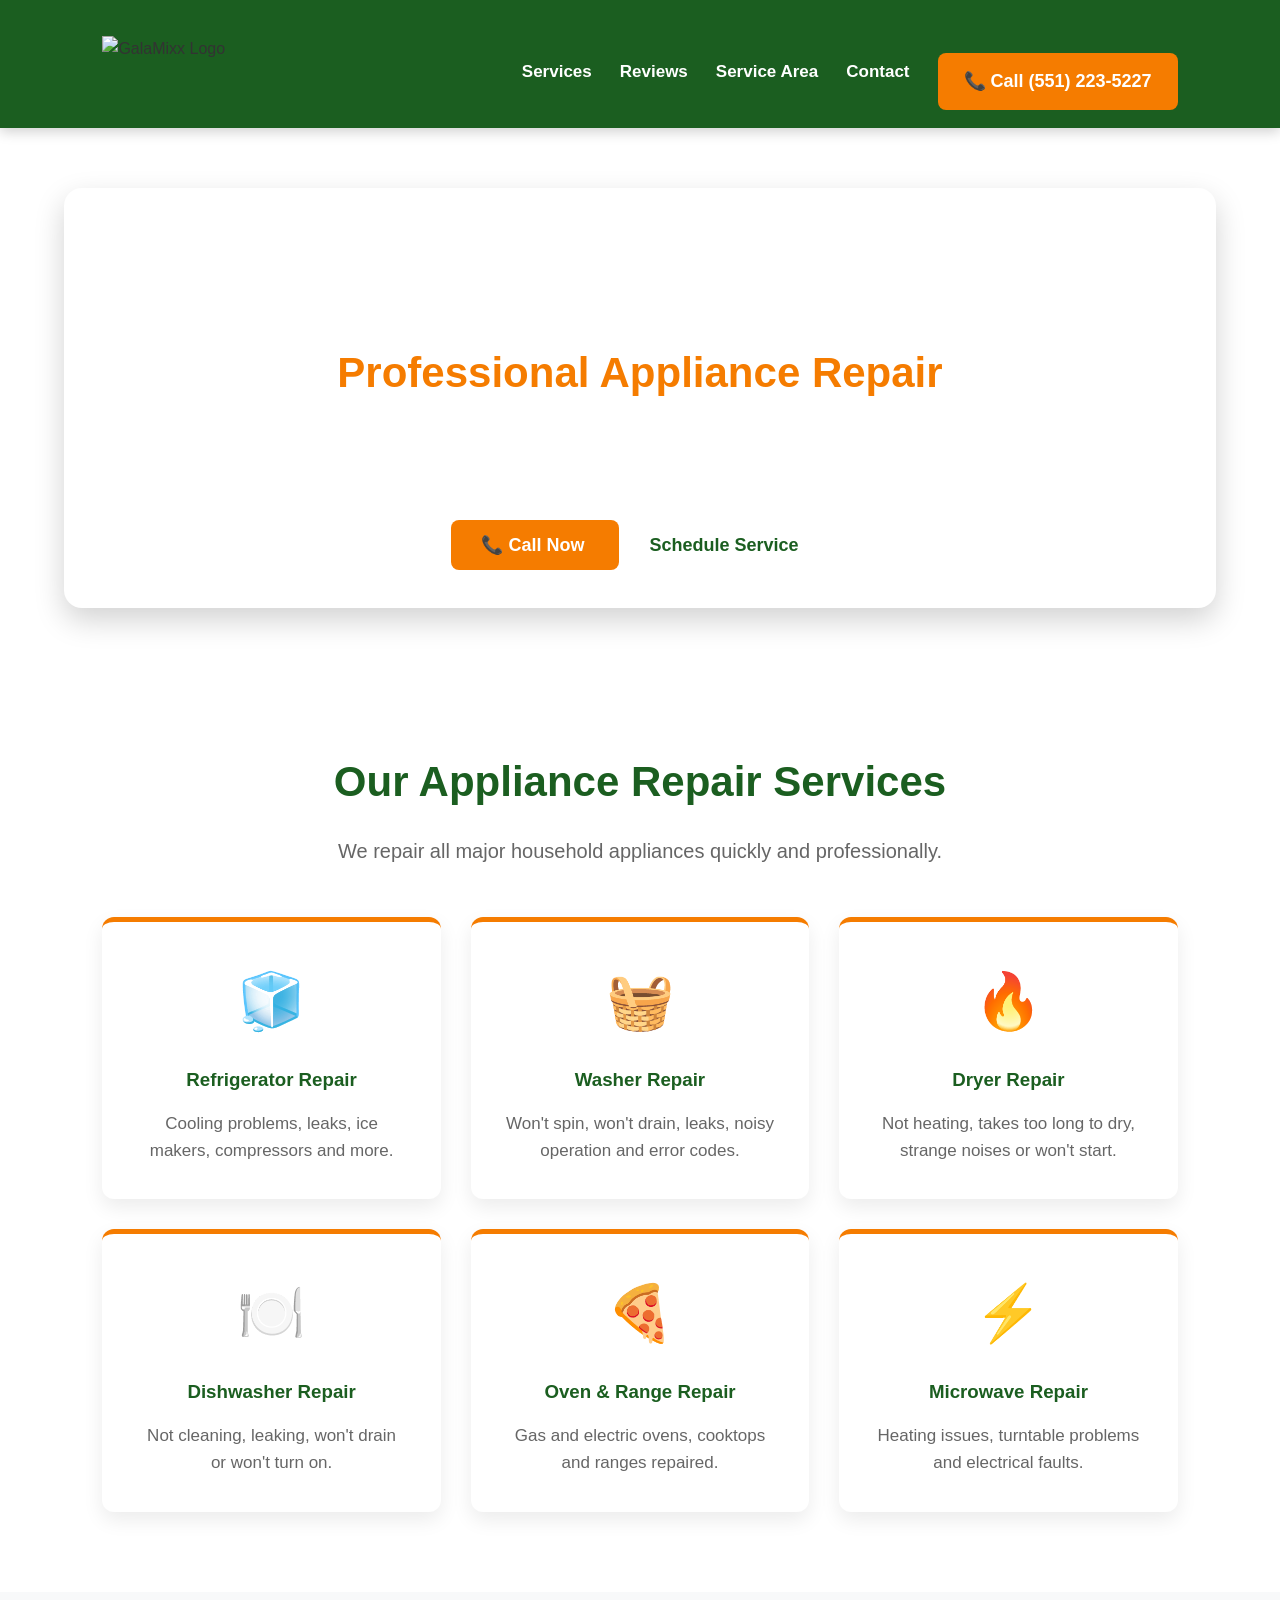
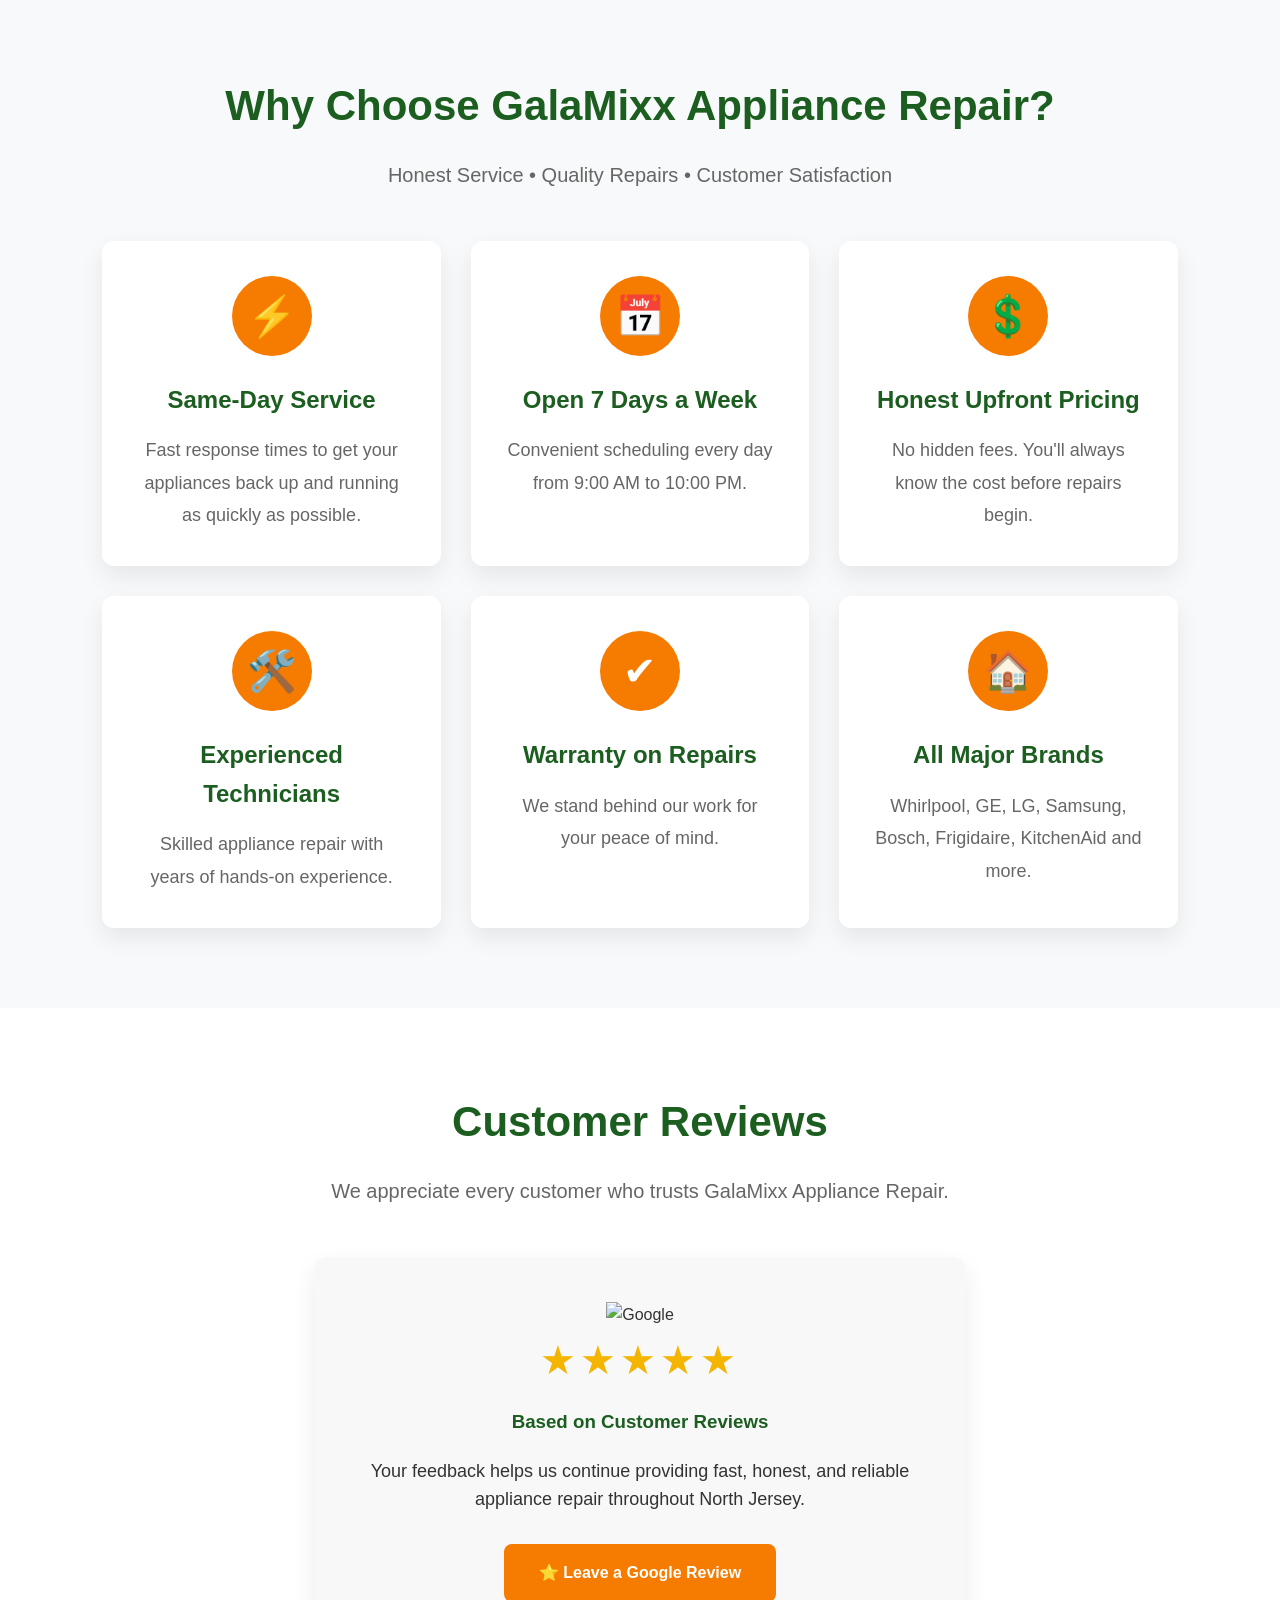
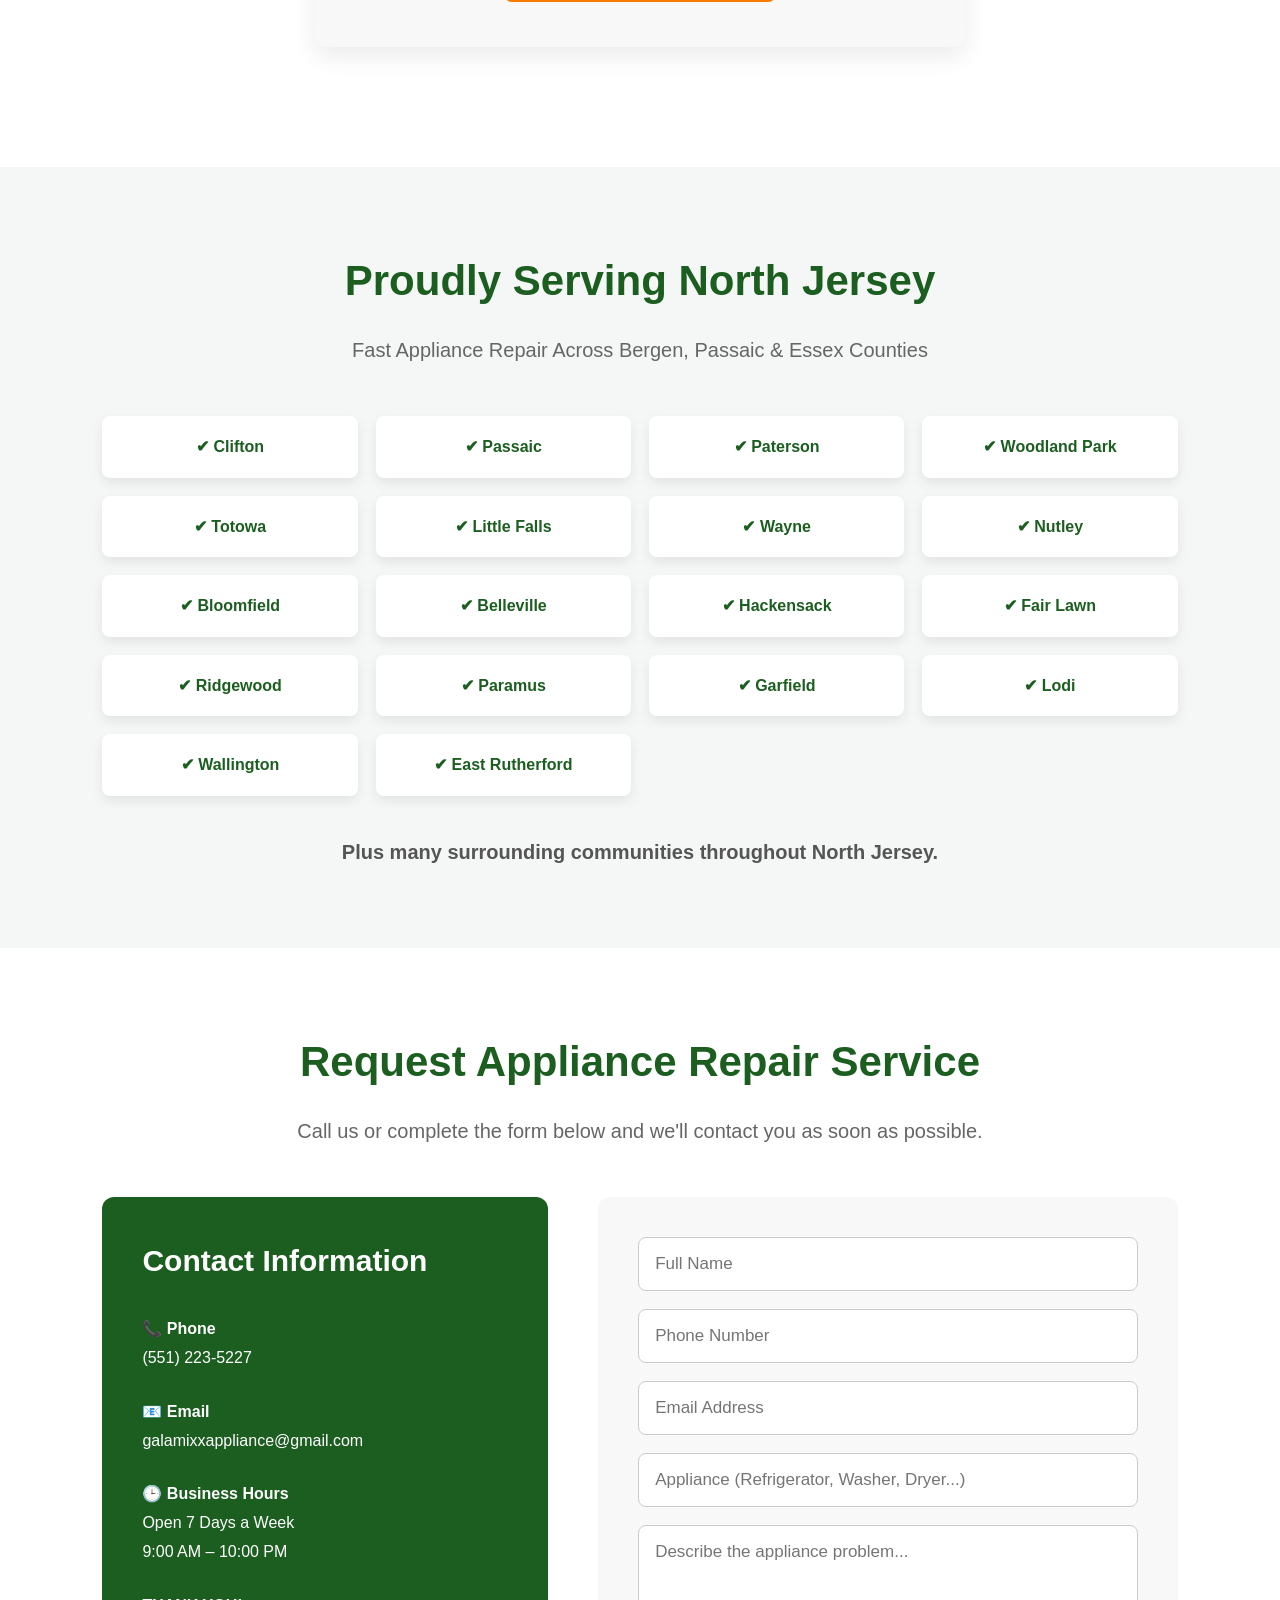
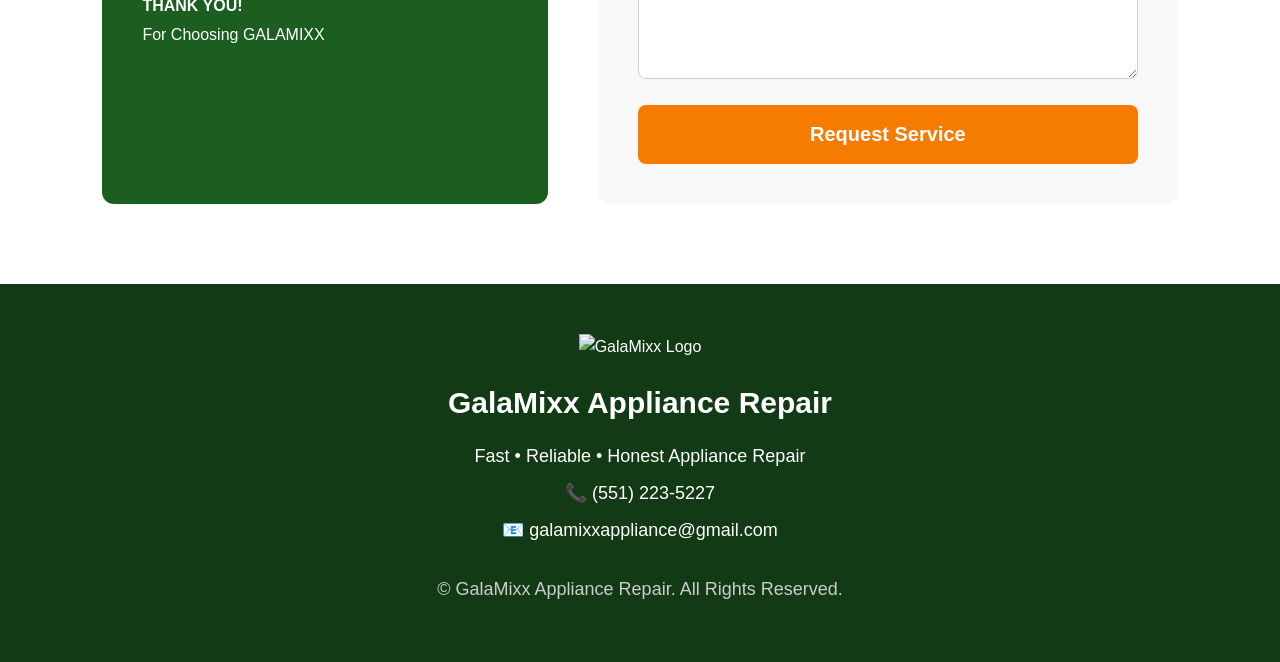
==== index.html @ dcede633 "Update index.html adding missing } in .logo" ====
<!DOCTYPE html>
<html lang="en">

<head>

<link rel="stylesheet" href="css/style.css">

<meta charset="UTF-8">
<meta name="viewport" content="width=device-width, initial-scale=1.0">

<title>GalaMixx Appliance Repair </title>

<meta name="description"
content="Fast, reliable appliance repair for refrigerators, washers, dryers, dishwashers, ovens, and more. Proudly serving Bergen, Passaic, and Essex Counties. Open 7 days a week. Call GalaMixx Appliance Repair at (551) 223-5227.">

<link rel="icon" type="image/png" href="images/logo.png">
<meta name="robots" content="index, follow">
<meta name="author" content="GalaMixx Appliance Repair">

<meta name="author" content="GalaMixx Appliance Repair">


<script type="application/ld+json">
{
  "@context": "https://schema.org",
  "@type": "LocalBusiness",
  "name": "GalaMixx Appliance Repair",
  "telephone": "(551) 223-5227",
  "email": "galamixxappliance@gmail.com",
  "description": "Fast, reliable appliance repair for refrigerators, washers, dryers, dishwashers, ovens, and more.",
  "areaServed": [
    "Bergen County, NJ",
    "Passaic County, NJ",
    "Essex County, NJ"
  ],
  "openingHours": "Mo-Su 09:00-22:00"
}
</script>

</head>
</head>

<style>

*{
    margin:0;
    padding:0;
    box-sizing:border-box;
    font-family:Arial, Helvetica, sans-serif;
}

html{
    scroll-behavior:smooth;
}

body{
    background:#f7f7f7;
    color:#333;
    line-height:1.6;
}

img{
    max-width:100%;
}
/* HERO */

.hero{

    background:white;

    padding:60px 0;

}

.hero-banner{

    width:90%;

    max-width:1200px;

    height:420px;

    margin:auto;

    border-radius:18px;

    overflow:hidden;

    background:

    linear-gradient(rgba(0,0,0,.55),
    rgba(0,0,0,.55)),

   url("images/hero.jpg")

    background-size:cover;

    background-position:center;

    display:flex;

    justify-content:center;

    align-items:center;

    box-shadow:0 12px 30px rgba(0,0,0,.18);

}

.hero-content{

    text-align:center;

    color:white;

    padding:20px;

}

.hero h1{

    font-size:58px;

    margin-bottom:10px;

}

.hero h2{

    font-size:42px;

    color:#F57C00;

    margin-bottom:20px;

}

.hero p{

    font-size:22px;

    margin-bottom:35px;

}
/* ===========================
WHY CHOOSE US
=========================== */

.why{

    background:#f8f9fa;

}

.why-grid{

    display:grid;

    grid-template-columns:repeat(auto-fit,minmax(280px,1fr));

    gap:30px;

    margin-top:50px;

}

.why-card{

    background:white;

    padding:35px;

    border-radius:12px;

    text-align:center;

    transition:.3s;

    box-shadow:0 10px 25px rgba(0,0,0,.08);

}

.why-card:hover{

    transform:translateY(-10px);

    box-shadow:0 18px 35px rgba(0,0,0,.15);

}

.why-icon{

    width:80px;

    height:80px;

    margin:auto;

    border-radius:50%;

    background:#F57C00;

    color:white;

    display:flex;

    justify-content:center;

    align-items:center;

    font-size:40px;

    margin-bottom:25px;

}

.why-card h3{

    color:#1B5E20;

    margin-bottom:15px;

    font-size:24px;

}

.why-card p{

    color:#666;

    line-height:1.8;

}
/* ===========================
CONTACT
=========================== */

.contact{

    background:white;

}

.contact-container{

    display:grid;

    grid-template-columns:1fr 1.3fr;

    gap:50px;

    margin-top:50px;

}

.contact-info{

    background:#1B5E20;

    color:white;

    padding:40px;

    border-radius:12px;

}

.contact-info h3{

    margin-bottom:30px;

    font-size:30px;

}

.info-box{

    margin-bottom:25px;

    line-height:1.8;

}

.info-box a{

    color:white;

    text-decoration:none;

}

.contact-form{

    background:#f8f8f8;

    padding:40px;

    border-radius:12px;

}

.contact-form input,
.contact-form textarea{

    width:100%;

    padding:16px;

    margin-bottom:18px;

    border:1px solid #ccc;

    border-radius:8px;

    font-size:17px;

}

.contact-form button{

    width:100%;

    background:#F57C00;

    color:white;

    border:none;

    padding:18px;

    border-radius:8px;

    font-size:20px;

    font-weight:bold;

    cursor:pointer;

    transition:.3s;

}

.contact-form button:hover{

    background:#1B5E20;

}

/* ===========================
FOOTER
=========================== */

footer{

    background:#123b15;

    color:white;

    text-align:center;

    padding:50px 20px;

}

footer img{

    width:90px;

    margin-bottom:20px;

}

footer h3{

    font-size:30px;

    margin-bottom:15px;

}

footer p{

    margin:8px 0;

}

.copyright{

    margin-top:30px;

    color:#ccc;

}


/* ===========================
SERVICES
=========================== */

.services{

    background:white;

}

.subtitle{

    text-align:center;

    color:#666;

    margin-bottom:50px;

    font-size:20px;

}

.service-grid{

    display:grid;

    grid-template-columns:repeat(auto-fit,minmax(280px,1fr));

    gap:30px;

}

.service-card{

    background:#fff;

    padding:35px;

    border-radius:12px;

    text-align:center;

    box-shadow:0 8px 20px rgba(0,0,0,.08);

    transition:.3s;

    border-top:5px solid #F57C00;

}

.service-card:hover{

    transform:translateY(-10px);

    box-shadow:0 15px 30px rgba(0,0,0,.15);

}

.icon{

    font-size:55px;

    margin-bottom:20px;

}

.service-card h3{

    color:#1B5E20;

    margin-bottom:15px;

}

.service-card p{

    color:#666;

    font-size:17px;

}

/* ===========================
HEADER
=========================== */

header{

    position:sticky;
    top:0;

    background:#1B5E20;

    display:flex;
    justify-content:space-between;
    align-items:center;

    padding:18px 8%;

    box-shadow:0 4px 12px rgba(0,0,0,.18);

    z-index:9999;

}

    .logo{
    display:flex;
    flex-direction:row;
    align-items:center;
    gap:15px;
}

   .logo img{
    height:55px;
    width:auto;
}



.logo h1{
    color:white;
    font-size:10px;
}


.logo span{

    color:#F57C00;

}

/* ===========================
NAVIGATION
=========================== */

nav{

    display:flex;
    align-items:center;
    gap:28px;

}

nav a{

    color:white;
    text-decoration:none;
    font-size:17px;
    font-weight:bold;
    transition:.3s;

}

nav a:hover{

    color:#FFB74D;

}

/* ===========================
HEADER CALL BUTTON
=========================== */

.call-header{

    background:#F57C00;

    color:white;

    text-decoration:none;

    padding:14px 26px;

    border-radius:8px;

    font-size:18px;

    font-weight:bold;

    transition:.3s;

    margin-left:25px;

}

.call-header:hover{

    background:#E65100;

}

/* ===========================
COMMON SECTION STYLE
=========================== */

section{

    padding:80px 8%;

}

h2{

    color:#1B5E20;

    font-size:42px;

    margin-bottom:20px;

    text-align:center;

}

p{

    font-size:18px;

}
/* ===========================
REVIEWS
=========================== */

.reviews{

    background:white;

    text-align:center;

}

.review-box{

    max-width:650px;

    margin:40px auto;

    background:#f8f8f8;

    padding:45px;

    border-radius:12px;

    box-shadow:0 10px 25px rgba(0,0,0,.08);

}

.stars{

    color:#F4B400;

    font-size:40px;

    letter-spacing:4px;

    margin-bottom:15px;

}

.review-box h3{

    color:#1B5E20;

    margin-bottom:20px;

}

.review-button{

    display:inline-block;

    margin-top:30px;

    background:#F57C00;

    color:white;

    text-decoration:none;

    padding:16px 35px;

    border-radius:8px;

    font-weight:bold;

    transition:.3s;

}

.review-button:hover{

    background:#1B5E20;

}

/* ===========================
SERVICE AREA
=========================== */

.areas{

    background:#f4f7f5;

    text-align:center;

}

.city-grid{

    margin-top:45px;

    display:grid;

    grid-template-columns:repeat(auto-fit,minmax(220px,1fr));

    gap:18px;

}

.city-grid div{

    background:white;

    padding:18px;

    border-radius:8px;

    font-weight:bold;

    color:#1B5E20;

    box-shadow:0 5px 12px rgba(0,0,0,.08);

    transition:.3s;

}

.city-grid div:hover{

    background:#F57C00;

    color:white;

    transform:translateY(-5px);

}

.zip-note{

    margin-top:40px;

    font-size:20px;

    color:#555;

    font-weight:bold;

}




/* ===========================
MOBILE header nav css
=========================== */

@media(max-width:900px){

header{

    flex-direction:column;

}

.logo{

    flex-direction:column;

}
}
nav{

    flex-wrap:wrap;

    justify-content:center;

    margin-top:15px;

}

.call-header{

    margin-top:20px;

    margin-left:0;

}

.logo h1{

    font-size:30px;

}
  }

.hero-buttons{
    display:flex;
    justify-content:center;
    gap:20px;
}

.hero-call,
.hero-service{
    padding:15px 30px;
    border-radius:8px;
    text-decoration:none;
    font-weight:bold;
    font-size:18px;
}

.hero-call{
    background:#F57C00;
    color:white;
}

.hero-service{
    background:white;
    color:#1B5E20;
}
/* ===========================
MOBILE
=========================== */

@media(max-width:900px){

.contact-container{

    grid-template-columns:1fr;

}
.hero-phone{
    margin-top:25px;
    font-size:22px;
    font-weight:bold;
    color:white;
}
/* Phone hero adjustments for cell */
}
@media(max-width:600px){

    .hero-banner{
        height:500px;
        width:95%;
    }

    .hero h1{
        font-size:34px;
    }

    .hero h2{
        font-size:25px;
    }

    .hero p{
        font-size:17px;
    }

    .hero-buttons{
        flex-direction:column;
    }

}
</style>

</head>

<body>

<header>

<div class="logo">

    <img src="images/logo.png" alt="GalaMixx Logo">

    

</div>

<nav>

<a href="#services">Services</a>

<a href="#reviews">Reviews</a>

<a href="#areas">Service Area</a>

<a href="#contact">Contact</a>

<a href="tel:5512235227" class="call-header">
📞 Call (551) 223-5227
</a>

</nav>

</header>
<!-- ===========================
HERO SECTION
=========================== -->

<!-- HERO -->

<section class="hero">

    <div class="hero-banner">

        <div class="hero-content">

            <h1>Same-Day Service Available</h1>

            <h2>Professional Appliance Repair</h2>

            <p>
                Expert appliance repair for 
                refrigerators, washers, dryers, dishwashers, ovens, and more<br>
                Open 7 Days • 9:00 AM – 10:00 PM
            </p>

            <div class="hero-buttons">

                <a href="tel:5512235227" class="hero-call">
                    📞 Call Now
                </a>

                <a href="#contact" class="hero-service">
                    Schedule Service
                </a>

            </div>

        </div>

    </div>

</section>
  

    </div>
<!-- ===========================
SERVICES
=========================== -->

<section id="services" class="services">

    <h2>Our Appliance Repair Services</h2>

    <p class="subtitle">
        We repair all major household appliances quickly and professionally.
    </p>

    <div class="service-grid">

        <div class="service-card">
            <div class="icon">🧊</div>
            <h3>Refrigerator Repair</h3>
            <p>Cooling problems, leaks, ice makers, compressors and more.</p>
        </div>

        <div class="service-card">
            <div class="icon">🧺</div>
            <h3>Washer Repair</h3>
            <p>Won't spin, won't drain, leaks, noisy operation and error codes.</p>
        </div>

        <div class="service-card">
            <div class="icon">🔥</div>
            <h3>Dryer Repair</h3>
            <p>Not heating, takes too long to dry, strange noises or won't start.</p>
        </div>

        <div class="service-card">
            <div class="icon">🍽️</div>
            <h3>Dishwasher Repair</h3>
            <p>Not cleaning, leaking, won't drain or won't turn on.</p>
        </div>

        <div class="service-card">
            <div class="icon">🍕</div>
            <h3>Oven & Range Repair</h3>
            <p>Gas and electric ovens, cooktops and ranges repaired.</p>
        </div>

        <div class="service-card">
            <div class="icon">⚡</div>
            <h3>Microwave Repair</h3>
            <p>Heating issues, turntable problems and electrical faults.</p>
        </div>

    </div>

</section>
<!-- ===========================
WHY CHOOSE GALAMIXX
=========================== -->

<section id="why" class="why">

    <h2>Why Choose GalaMixx Appliance Repair?</h2>

    <p class="subtitle">
        Honest Service • Quality Repairs • Customer Satisfaction
    </p>

    <div class="why-grid">

        <div class="why-card">
            <div class="why-icon">⚡</div>
            <h3>Same-Day Service</h3>
            <p>
                Fast response times to get your appliances back up and running as quickly as possible.
            </p>
        </div>

        <div class="why-card">
            <div class="why-icon">📅</div>
            <h3>Open 7 Days a Week</h3>
            <p>
                Convenient scheduling every day from 9:00 AM to 10:00 PM.
            </p>
        </div>

        <div class="why-card">
            <div class="why-icon">💲</div>
            <h3>Honest Upfront Pricing</h3>
            <p>
                No hidden fees. You'll always know the cost before repairs begin.
            </p>
        </div>

        <div class="why-card">
            <div class="why-icon">🛠️</div>
            <h3>Experienced Technicians</h3>
            <p>
                Skilled appliance repair with years of hands-on experience.
            </p>
        </div>

        <div class="why-card">
            <div class="why-icon">✔</div>
            <h3>Warranty on Repairs</h3>
            <p>
                We stand behind our work for your peace of mind.
            </p>
        </div>

        <div class="why-card">
            <div class="why-icon">🏠</div>
            <h3>All Major Brands</h3>
            <p>
                Whirlpool, GE, LG, Samsung, Bosch, Frigidaire, KitchenAid and more.
            </p>
        </div>

    </div>

</section>
<!-- ===========================
GOOGLE REVIEWS
=========================== -->

<section id="reviews" class="reviews">

    <h2>Customer Reviews</h2>

    <p class="subtitle">
        We appreciate every customer who trusts GalaMixx Appliance Repair.
    </p>

    <div class="review-box">
        
<img src="https://upload.wikimedia.org/wikipedia/commons/c/c1/Google_%22G%22_logo.svg"
             alt="Google"
             class="google-icon">
        <div class="stars">★★★★★</div>

        <h3>Based on Customer Reviews</h3>

        <p>
            Your feedback helps us continue providing fast, honest, and reliable appliance repair throughout North Jersey.
        </p>

        <a href="//g.page/r/CZWVw-iExxM8EAE/review"
           target="_blank"
           class="review-button">
            ⭐ Leave a Google Review
        </a>
      </div>

</section>

<!-- ===========================
SERVICE AREA
=========================== -->

<section id="areas" class="areas">

    <h2>Proudly Serving North Jersey</h2>

    <p class="subtitle">
        Fast Appliance Repair Across Bergen, Passaic & Essex Counties
    </p>

    <div class="city-grid">

        <div>✔ Clifton</div>
        <div>✔ Passaic</div>
        <div>✔ Paterson</div>
        <div>✔ Woodland Park</div>
        <div>✔ Totowa</div>
        <div>✔ Little Falls</div>
        <div>✔ Wayne</div>
        <div>✔ Nutley</div>
        <div>✔ Bloomfield</div>
        <div>✔ Belleville</div>
        <div>✔ Hackensack</div>
        <div>✔ Fair Lawn</div>
        <div>✔ Ridgewood</div>
        <div>✔ Paramus</div>
        <div>✔ Garfield</div>
        <div>✔ Lodi</div>
        <div>✔ Wallington</div>
        <div>✔ East Rutherford</div>

    </div>

    <p class="zip-note">

        Plus many surrounding communities throughout North Jersey.

    </p>

</section>
<!-- ===========================
CONTACT
=========================== -->

<section id="contact" class="contact">

    <h2>Request Appliance Repair Service</h2>

    <p class="subtitle">
        Call us or complete the form below and we'll contact you as soon as possible.
    </p>

    <div class="contact-container">

        <!-- Business Information -->

        <div class="contact-info">

            <h3>Contact Information</h3>

            <div class="info-box">
                📞 <strong>Phone</strong><br>
                <a href="tel:5512235227">(551) 223-5227</a>
            </div>

            <div class="info-box">
                📧 <strong>Email</strong><br>
                <a href="mailto:galamixxappliance@gmail.com">
                    galamixxappliance@gmail.com
                </a>
            </div>

            <div class="info-box">
                🕒 <strong>Business Hours</strong><br>
                Open 7 Days a Week<br>
                9:00 AM – 10:00 PM
            </div>

            <div class="info-box">
                 <strong>THANK YOU!  </strong><br>
                For Choosing GALAMIXX
            </div>

        </div>

        <!-- Contact Form -->

        <div class="contact-form">

            <form action="https://api.web3forms.com/submit" method="POST">

                <input type="hidden"
                       name="access_key"
                       value="054752c6-4615-493e-83da-a03f07611d5e">

                <input
                    type="text"
                    name="Name"
                    placeholder="Full Name"
                    required>

                <input
                    type="tel"
                    name="Phone"
                    placeholder="Phone Number"
                    required>

                <input
                    type="email"
                    name="Email"
                    placeholder="Email Address"
                    required>

                <input
                    type="text"
                    name="Appliance"
                    placeholder="Appliance (Refrigerator, Washer, Dryer...)"
                    required>

                <textarea
                    name="Issue"
                    rows="6"
                    placeholder="Describe the appliance problem..."
                    required></textarea>

                <button type="submit">
                    Request Service
                </button>

            </form>

        </div>

    </div>

</section>

<!-- ===========================
FOOTER
=========================== -->

<footer>

    <img src="images/logo.png" alt="GalaMixx Logo">

    <h3>GalaMixx Appliance Repair</h3>

    <p>
        Fast • Reliable • Honest Appliance Repair
    </p>

    <p>
        📞 (551) 223-5227
    </p>

    <p>
        📧 galamixxappliance@gmail.com
    </p>

    <p class="copyright">

        ©  GalaMixx Appliance Repair.
        All Rights Reserved.

    </p>

</footer>

</body>
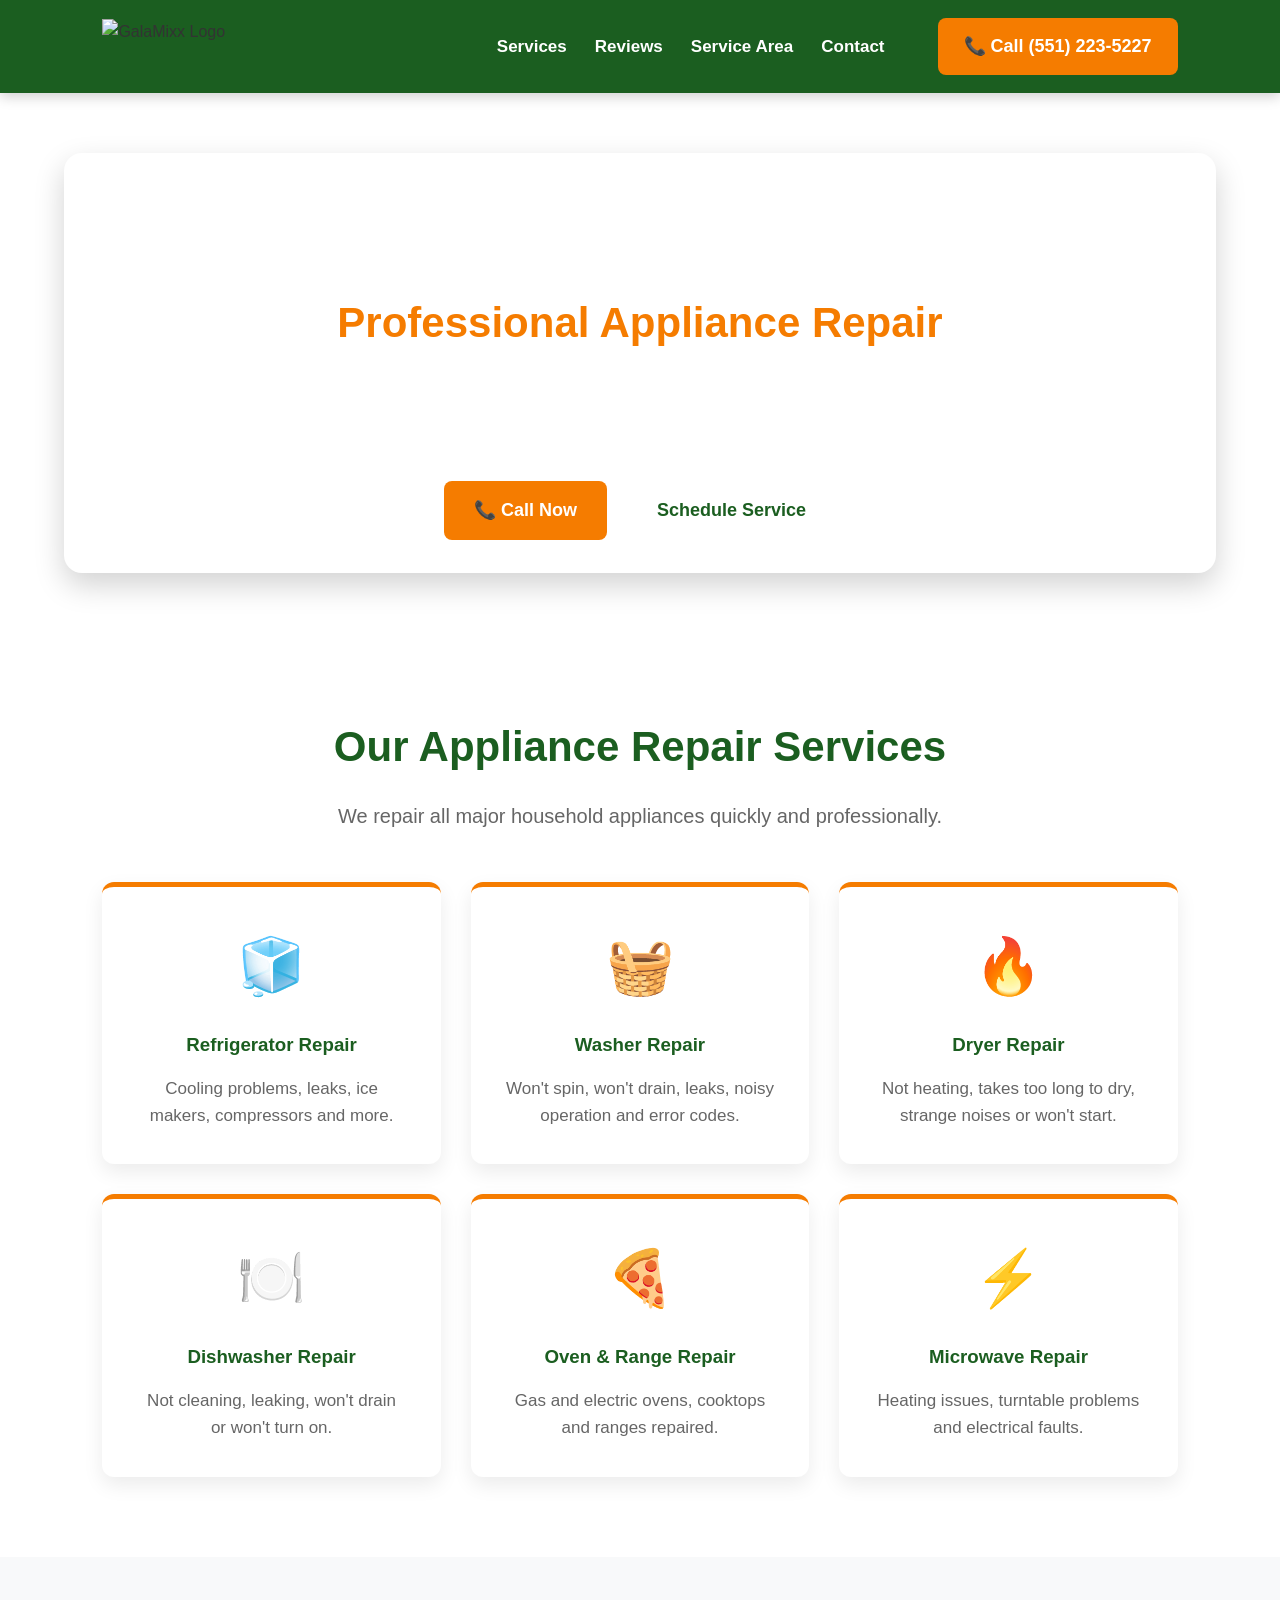
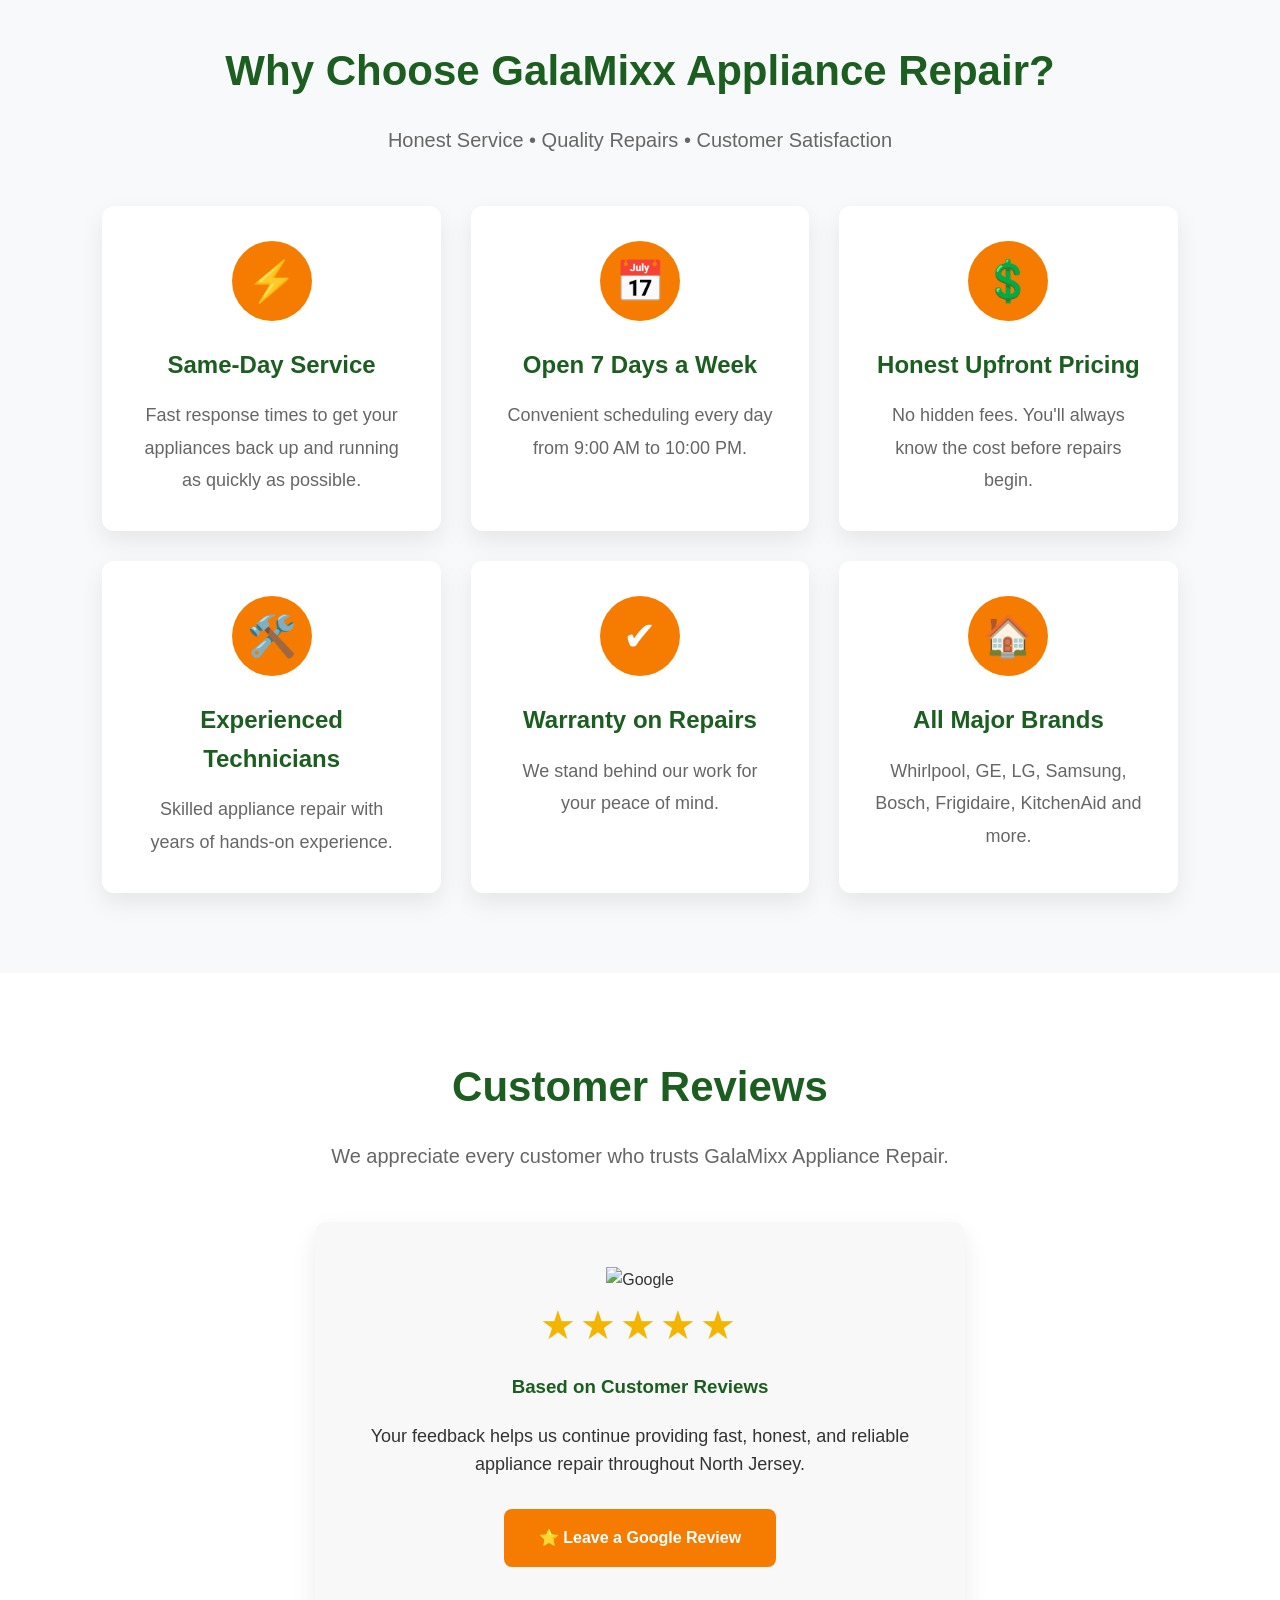
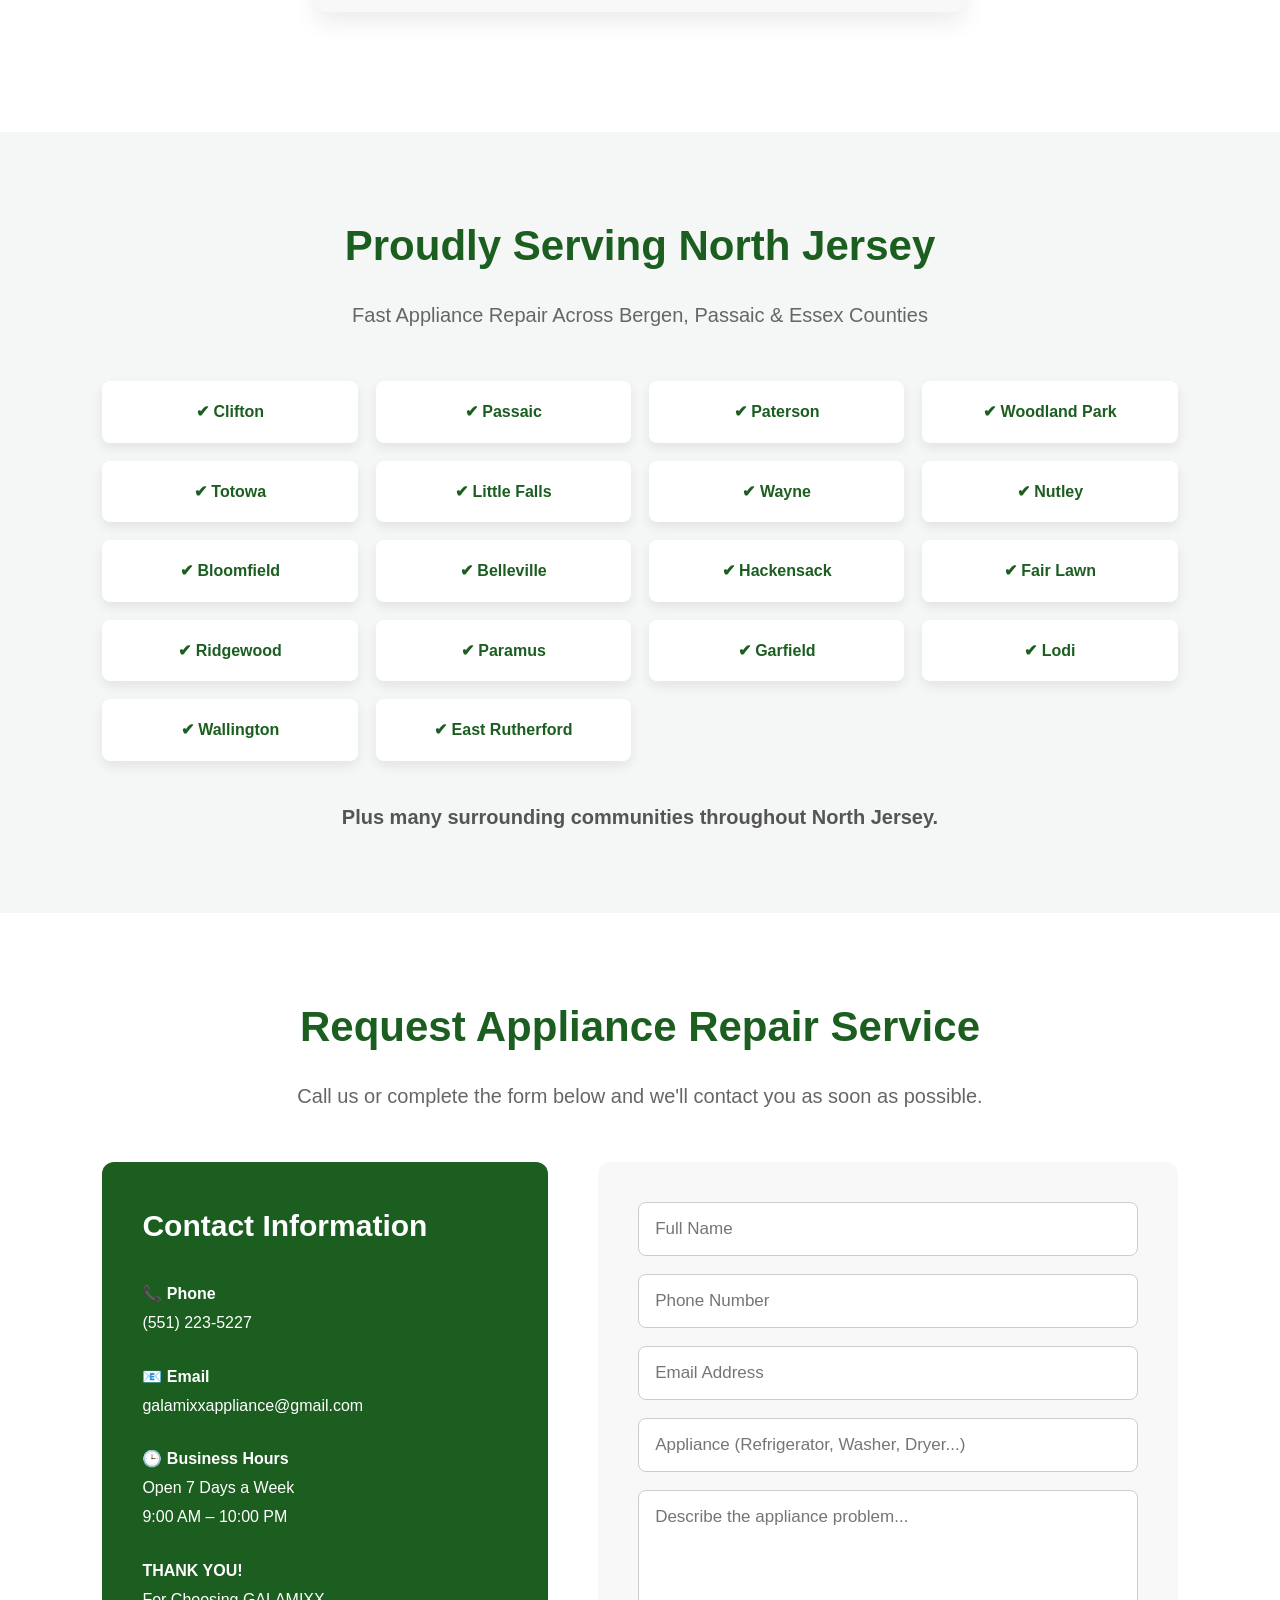
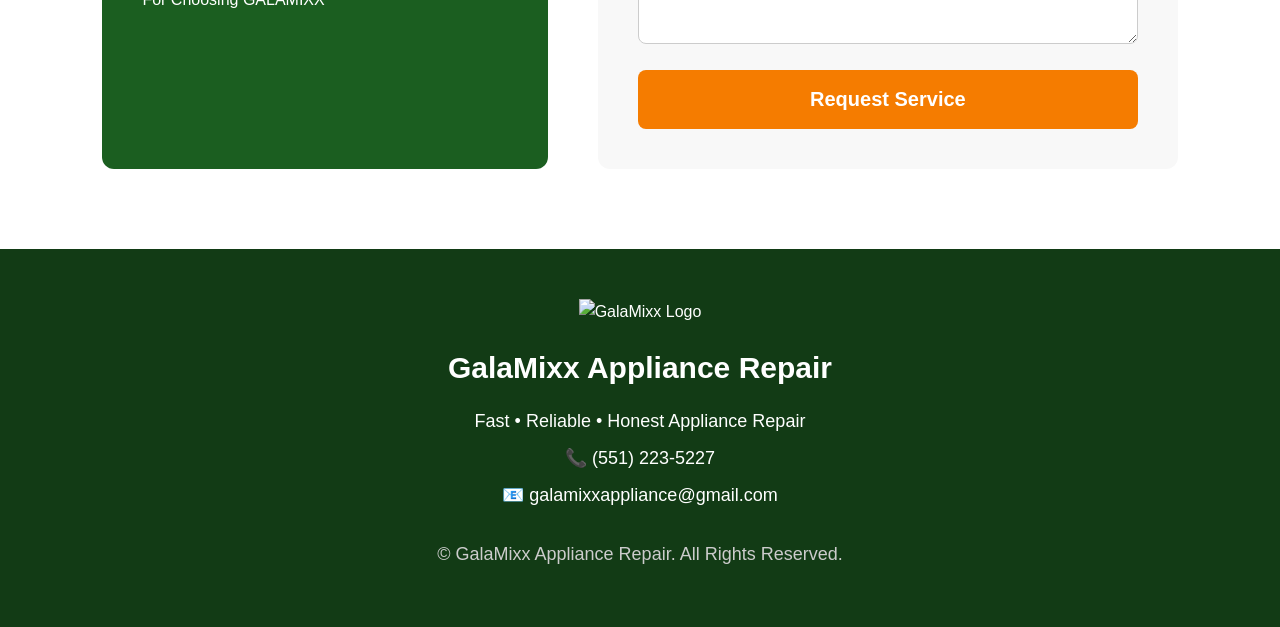
==== commit c513bd6c: "Update index.html fixing mobile logo" ====
--- a/index.html
+++ b/index.html
@@ -758,44 +758,36 @@
 MOBILE header nav css
 =========================== */
 
+/* MOBILE HEADER */
 @media(max-width:900px){
 
-header{
-
-    flex-direction:column;
-
-}
-
-.logo{
-
-    flex-direction:column;
-
-}
-}
-nav{
-
-    flex-wrap:wrap;
-
-    justify-content:center;
-
-    margin-top:15px;
-
-}
-
-.call-header{
-
-    margin-top:20px;
-
-    margin-left:0;
-
-}
-
-.logo h1{
-
-    font-size:30px;
-
-}
-  }
+    header{
+        flex-direction:column;
+    }
+
+    .logo{
+        flex-direction:column;
+    }
+
+    nav{
+        flex-wrap:wrap;
+        justify-content:center;
+        margin-top:15px;
+    }
+
+    .call-header{
+        margin-top:20px;
+        margin-left:0;
+    }
+
+    .logo h1{
+        font-size:30px;
+    }
+
+}
+
+
+/* HERO BUTTONS */
 
 .hero-buttons{
     display:flex;
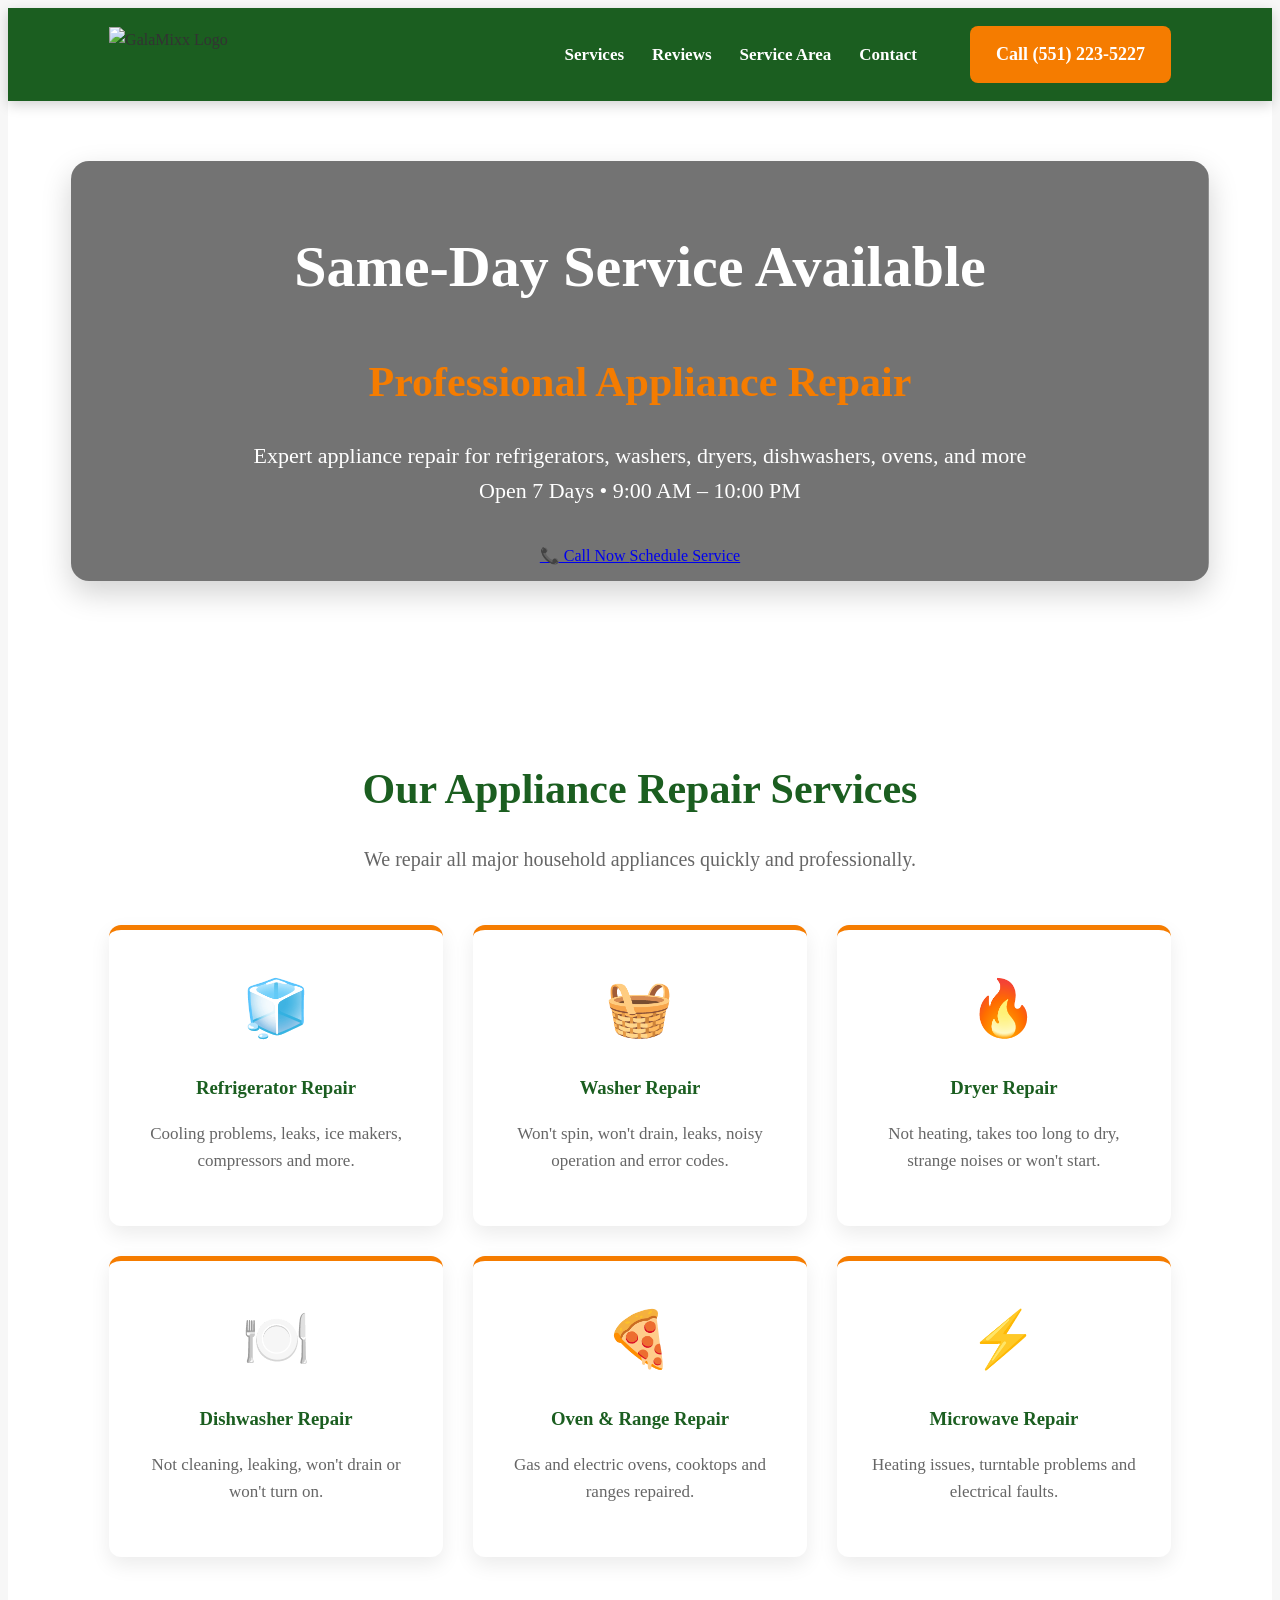
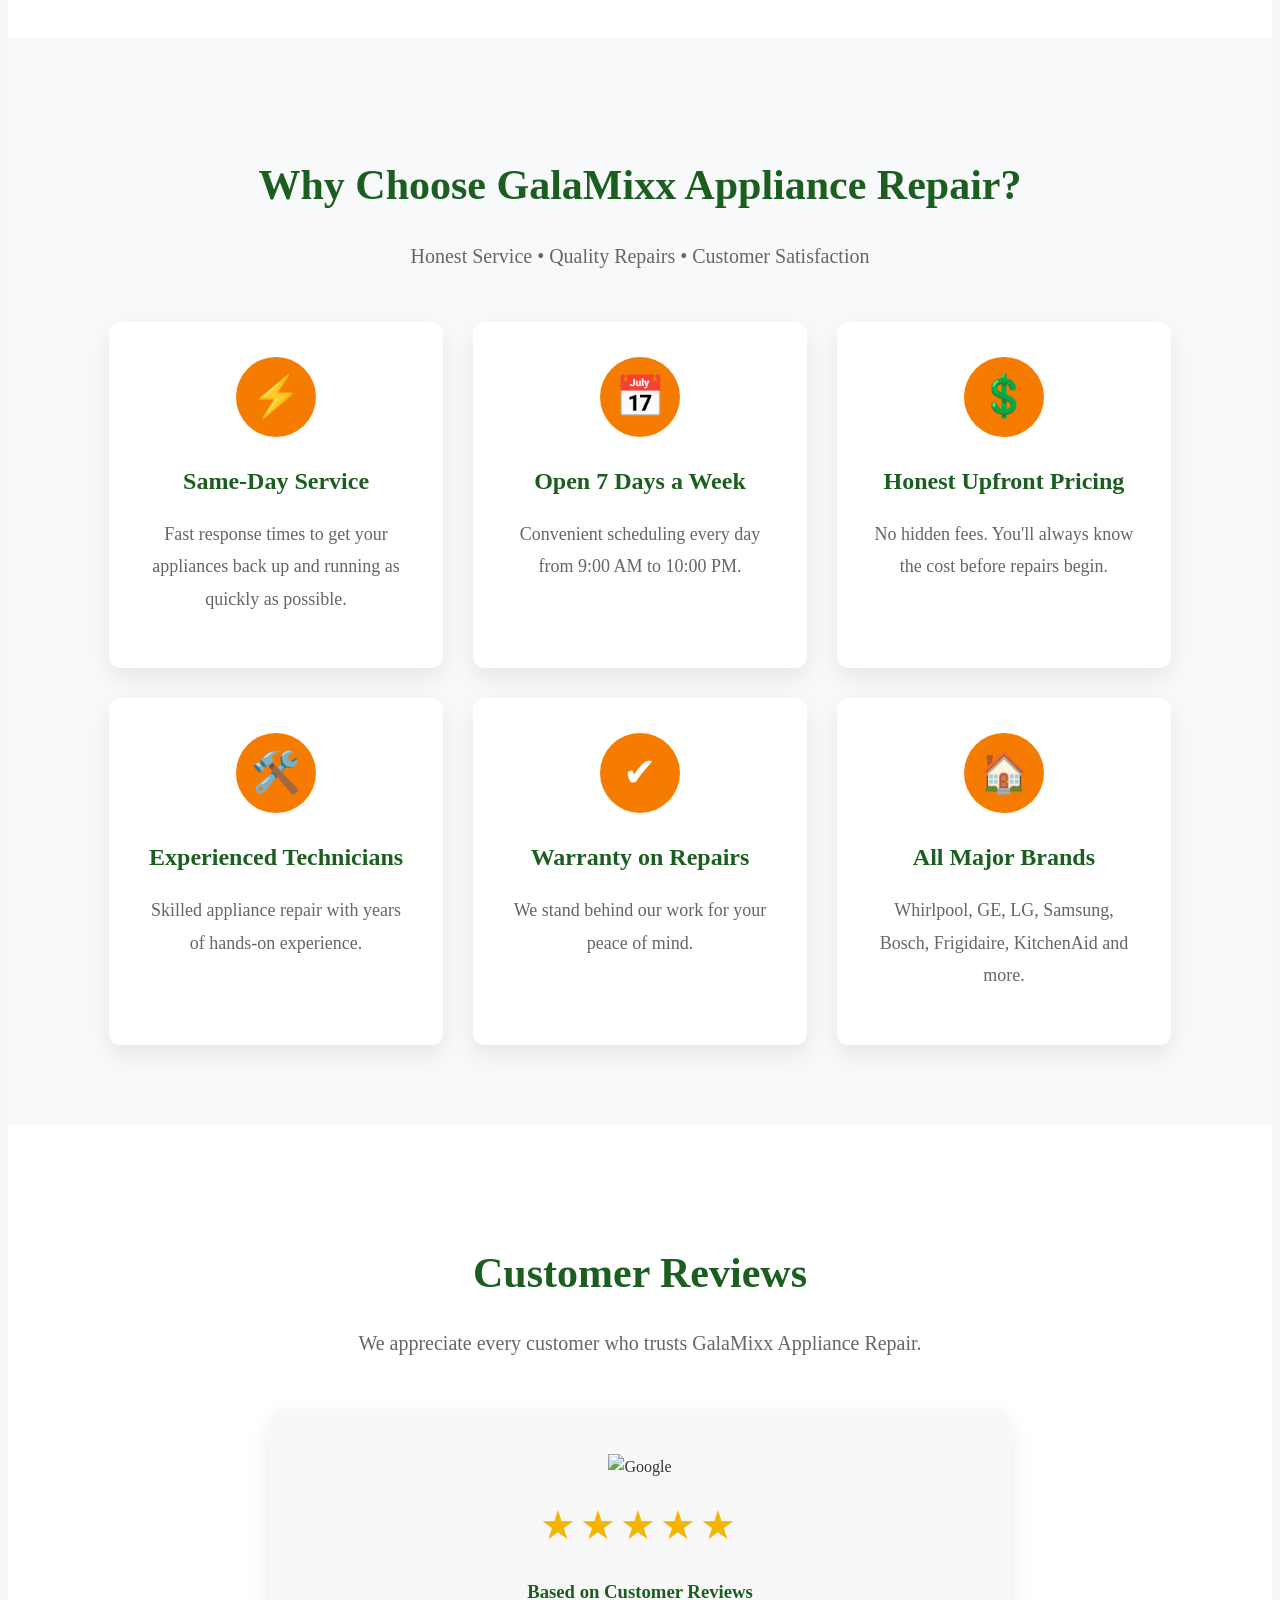
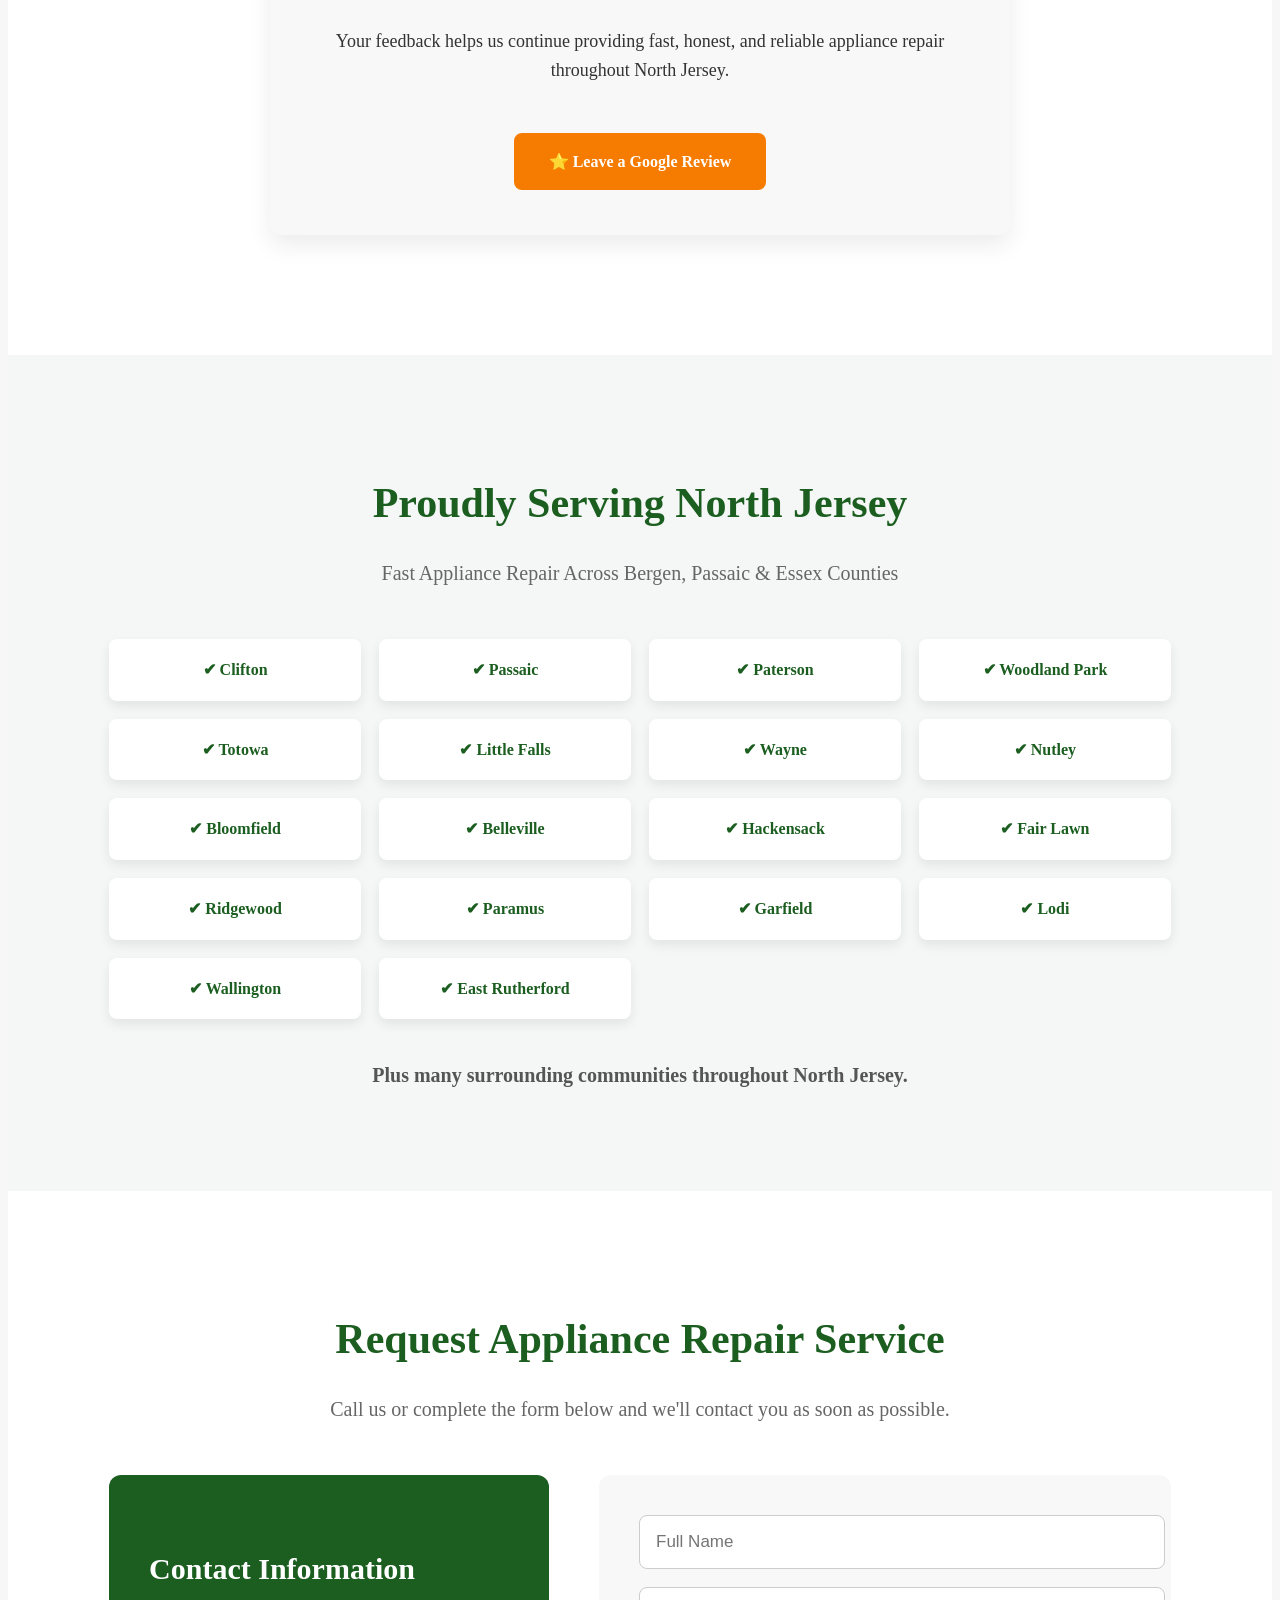
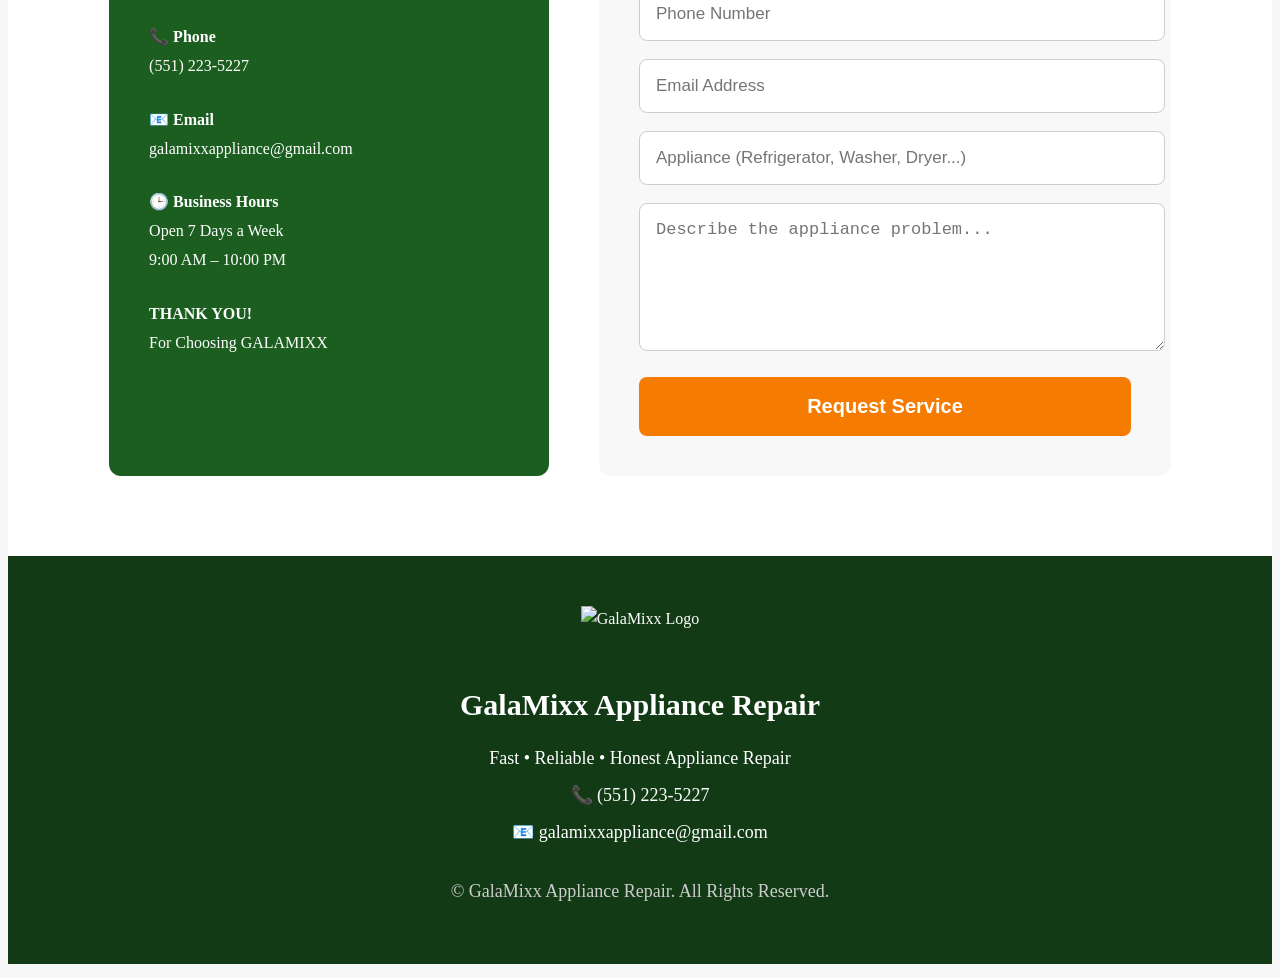
==== commit 0ca61a07: "Update index.html fix" ====
--- a/index.html
+++ b/index.html
@@ -16,9 +16,6 @@
 <link rel="icon" type="image/png" href="images/logo.png">
 <meta name="robots" content="index, follow">
 <meta name="author" content="GalaMixx Appliance Repair">
-
-<meta name="author" content="GalaMixx Appliance Repair">
-
 
 <script type="application/ld+json">
 {
@@ -34,14 +31,12 @@
     "Essex County, NJ"
   ],
   "openingHours": "Mo-Su 09:00-22:00"
+  "image":"https://yourwebsite.com/images/logo.png"
 }
 </script>
 
+<style>
 </head>
-</head>
-
-<style>
-
 *{
     margin:0;
     padding:0;
@@ -62,6 +57,11 @@
 img{
     max-width:100%;
 }
+  .google-icon{
+    width:60px;
+    height:auto;
+    margin-bottom:15px;
+}
 /* HERO */
 
 .hero{
@@ -86,15 +86,12 @@
 
     overflow:hidden;
 
-    background:
-
-    linear-gradient(rgba(0,0,0,.55),
-    rgba(0,0,0,.55)),
-
-   url("images/hero.jpg")
-
-    background-size:cover;
-
+   background:
+linear-gradient(rgba(0,0,0,.55),
+rgba(0,0,0,.55)),
+url("images/hero.jpg");
+
+background-size:cover;
     background-position:center;
 
     display:flex;
@@ -510,14 +507,6 @@
     width:auto;
 }
 
-
-
-.logo h1{
-    color:white;
-    font-size:10px;
-}
-
-
 .logo span{
 
     color:#F57C00;
@@ -763,29 +752,56 @@
 
     header{
         flex-direction:column;
+        align-items:center;
+        justify-content:center;
+        height:auto;
+        min-height:0;
+        overflow:visible;
     }
 
     .logo{
-        flex-direction:column;
+        display:flex;
+        justify-content:center;
+        align-items:center;
+        width:100%;
+        height:auto;
     }
 
+    .logo img{
+        display:block;
+        height:70px;
+        width:auto;
+        max-width:100%;
+        object-fit:contain;
+    }
+
     nav{
+        display:flex;
         flex-wrap:wrap;
         justify-content:center;
+        align-items:center;
+        width:100%;
         margin-top:15px;
     }
 
+}
+
+    @media(max-width:600px){
+
+nav a{
+ font-size:14px;
+}
+
+@media(max-width:600px){
+
     .call-header{
-        margin-top:20px;
+        width:100%;
+        text-align:center;
+        margin-top:10px;
         margin-left:0;
     }
 
-    .logo h1{
-        font-size:30px;
-    }
-
-}
-
+}
 
 /* HERO BUTTONS */
 
@@ -856,7 +872,7 @@
     }
 
 }
-</style>
+ </style>
 
 </head>
 
@@ -866,10 +882,7 @@
 
 <div class="logo">
 
-    <img src="images/logo.png" alt="GalaMixx Logo">
-
-    
-
+   <img src="images/logo.png" alt="GalaMixx Logo">
 </div>
 
 <nav>
@@ -882,8 +895,8 @@
 
 <a href="#contact">Contact</a>
 
-<a href="tel:5512235227" class="call-header">
-📞 Call (551) 223-5227
+<a href="tel:+15512235227" class="call-header">
+ Call (551) 223-5227
 </a>
 
 </nav>
@@ -929,8 +942,6 @@
 
 </section>
   
-
-    </div>
 <!-- ===========================
 SERVICES
 =========================== -->
@@ -1074,7 +1085,7 @@
             Your feedback helps us continue providing fast, honest, and reliable appliance repair throughout North Jersey.
         </p>
 
-        <a href="//g.page/r/CZWVw-iExxM8EAE/review"
+        <a href="https://g.page/r/CZWVw-iExxM8EAE/review"
            target="_blank"
            class="review-button">
             ⭐ Leave a Google Review
@@ -1254,3 +1265,4 @@
 </footer>
 
 </body>
+  </html>
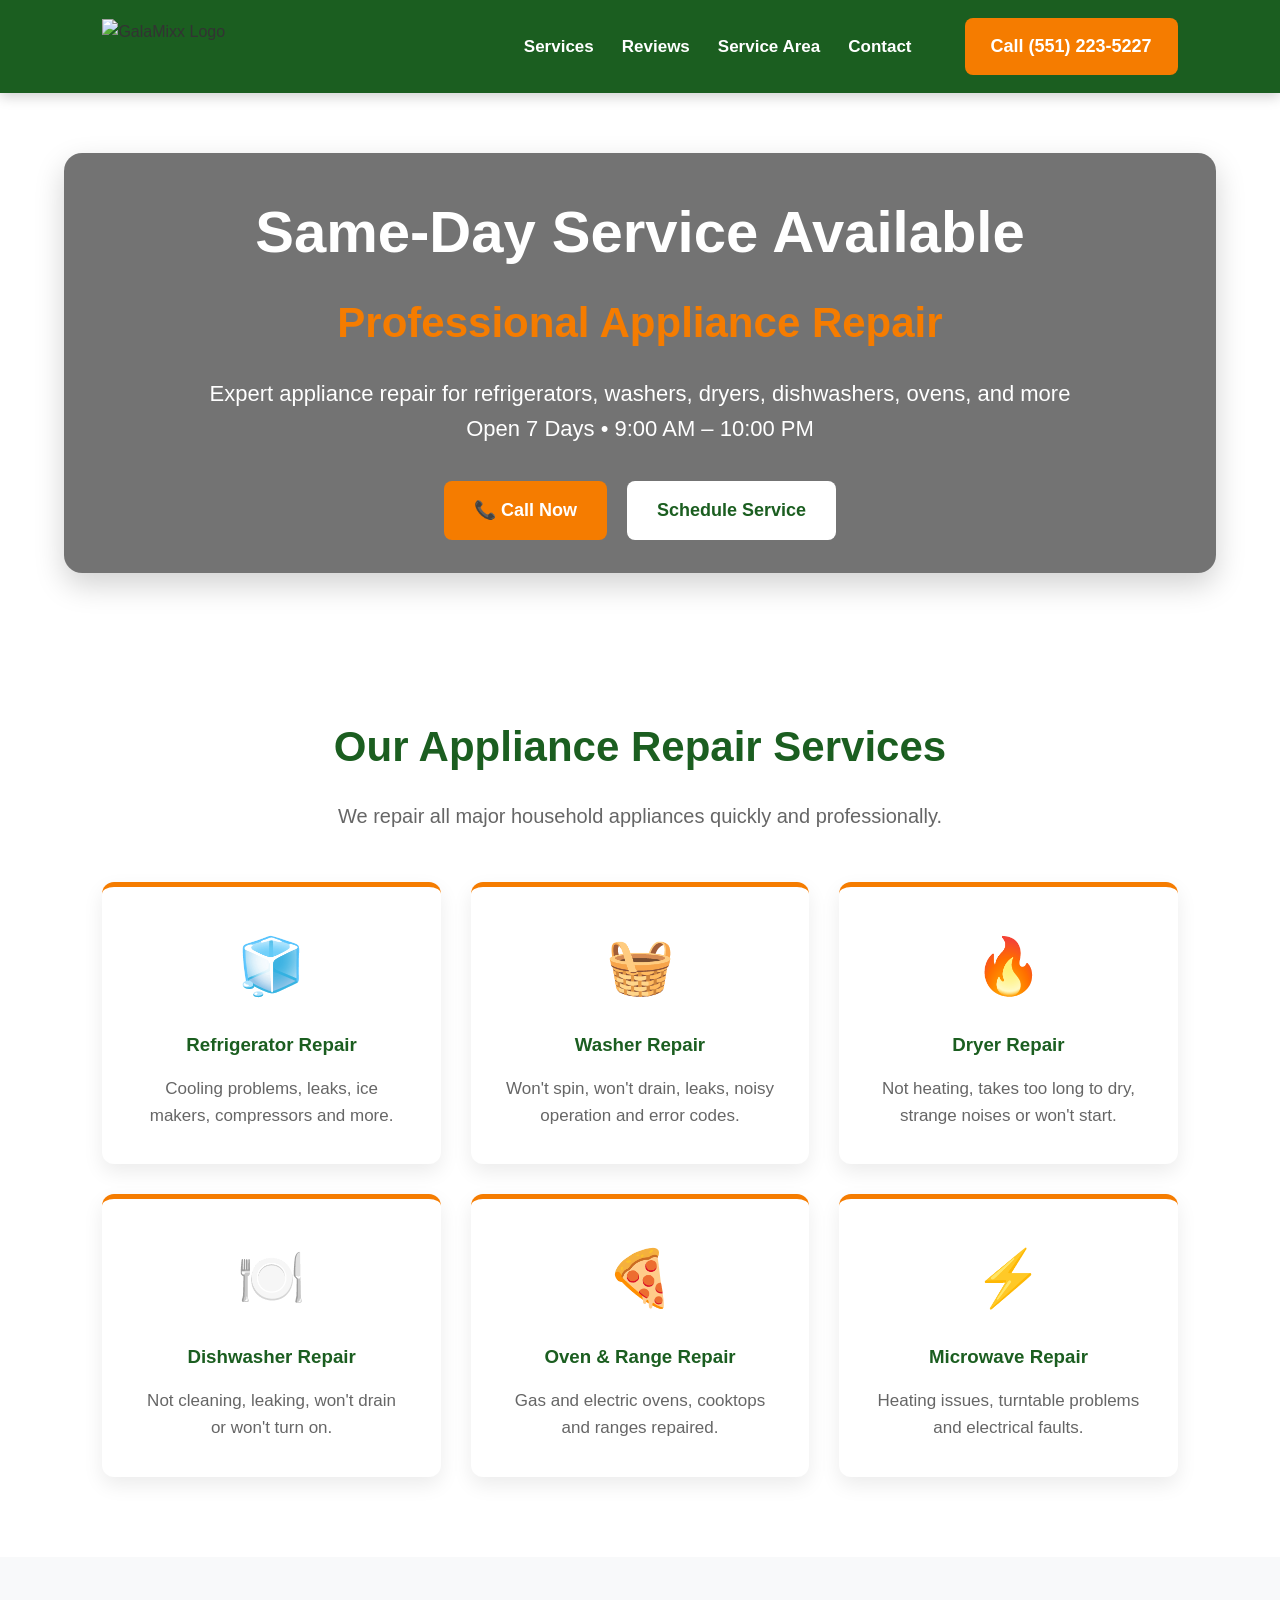
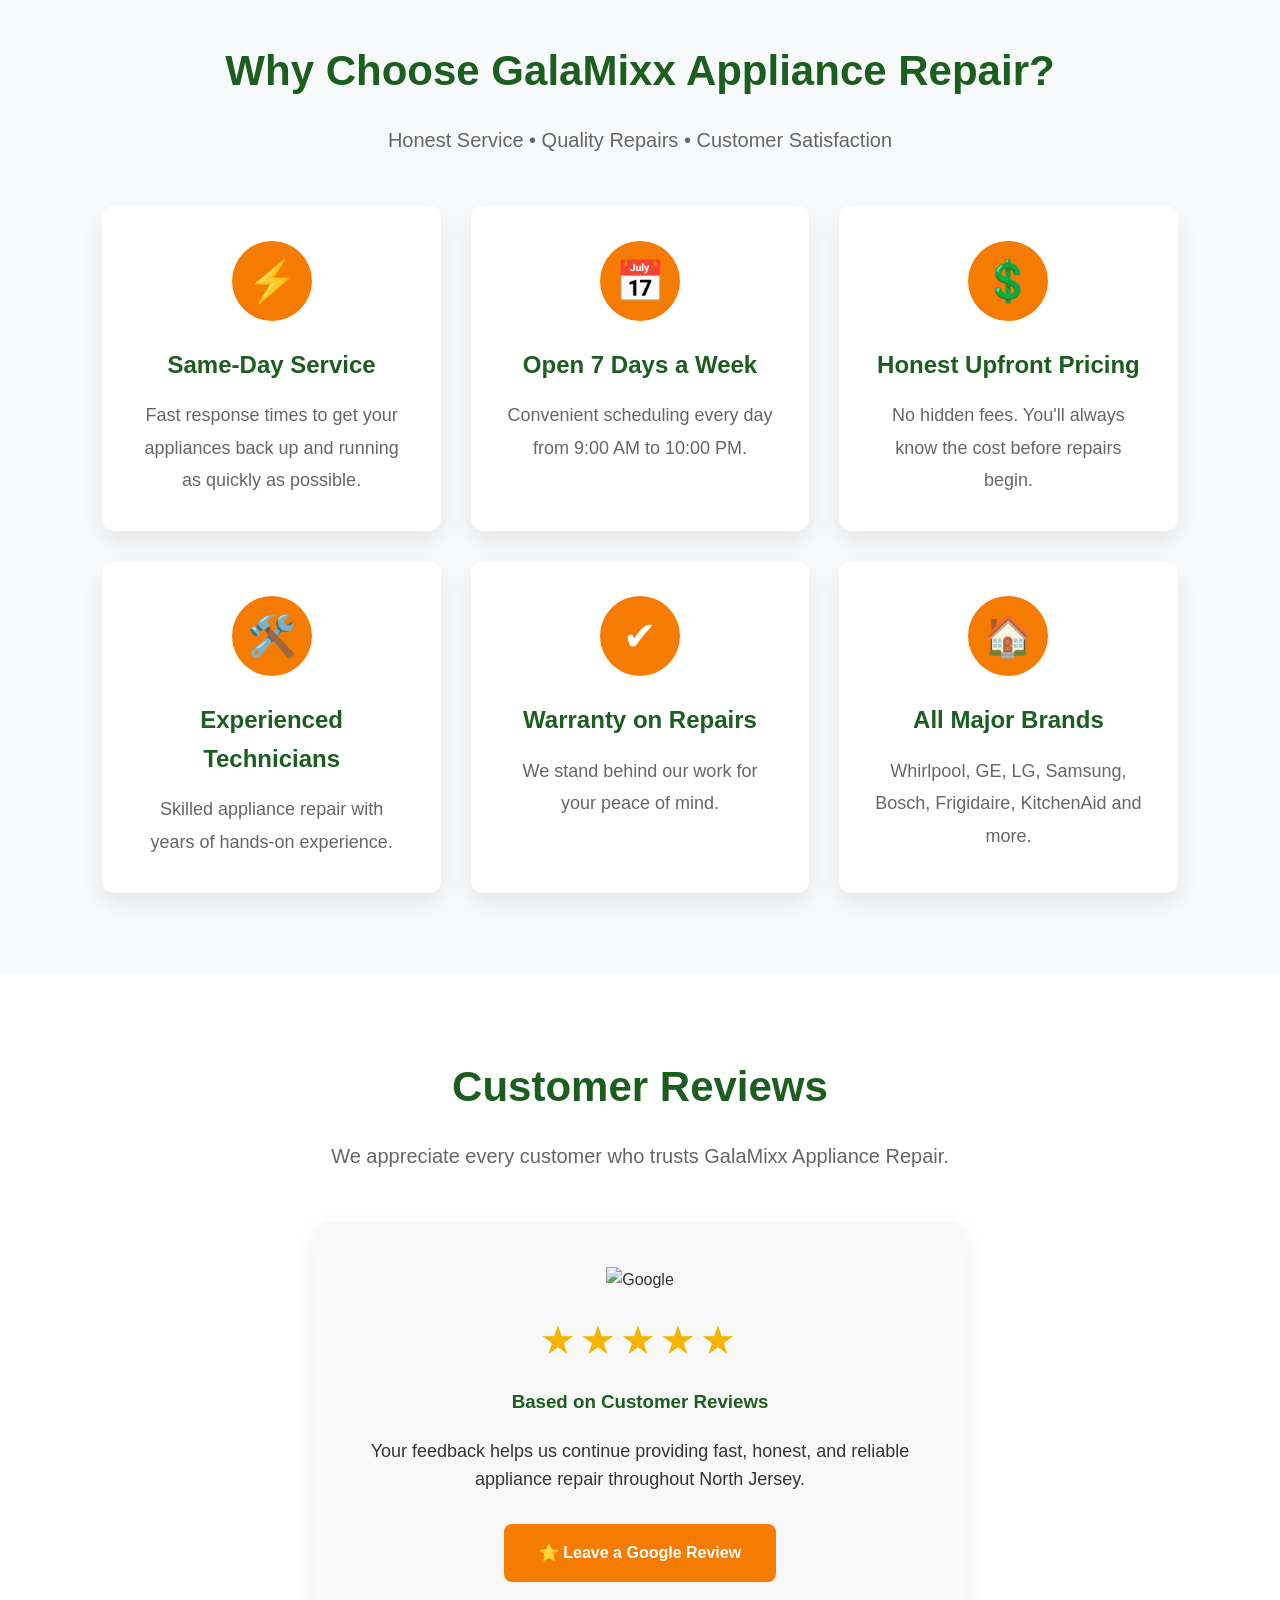
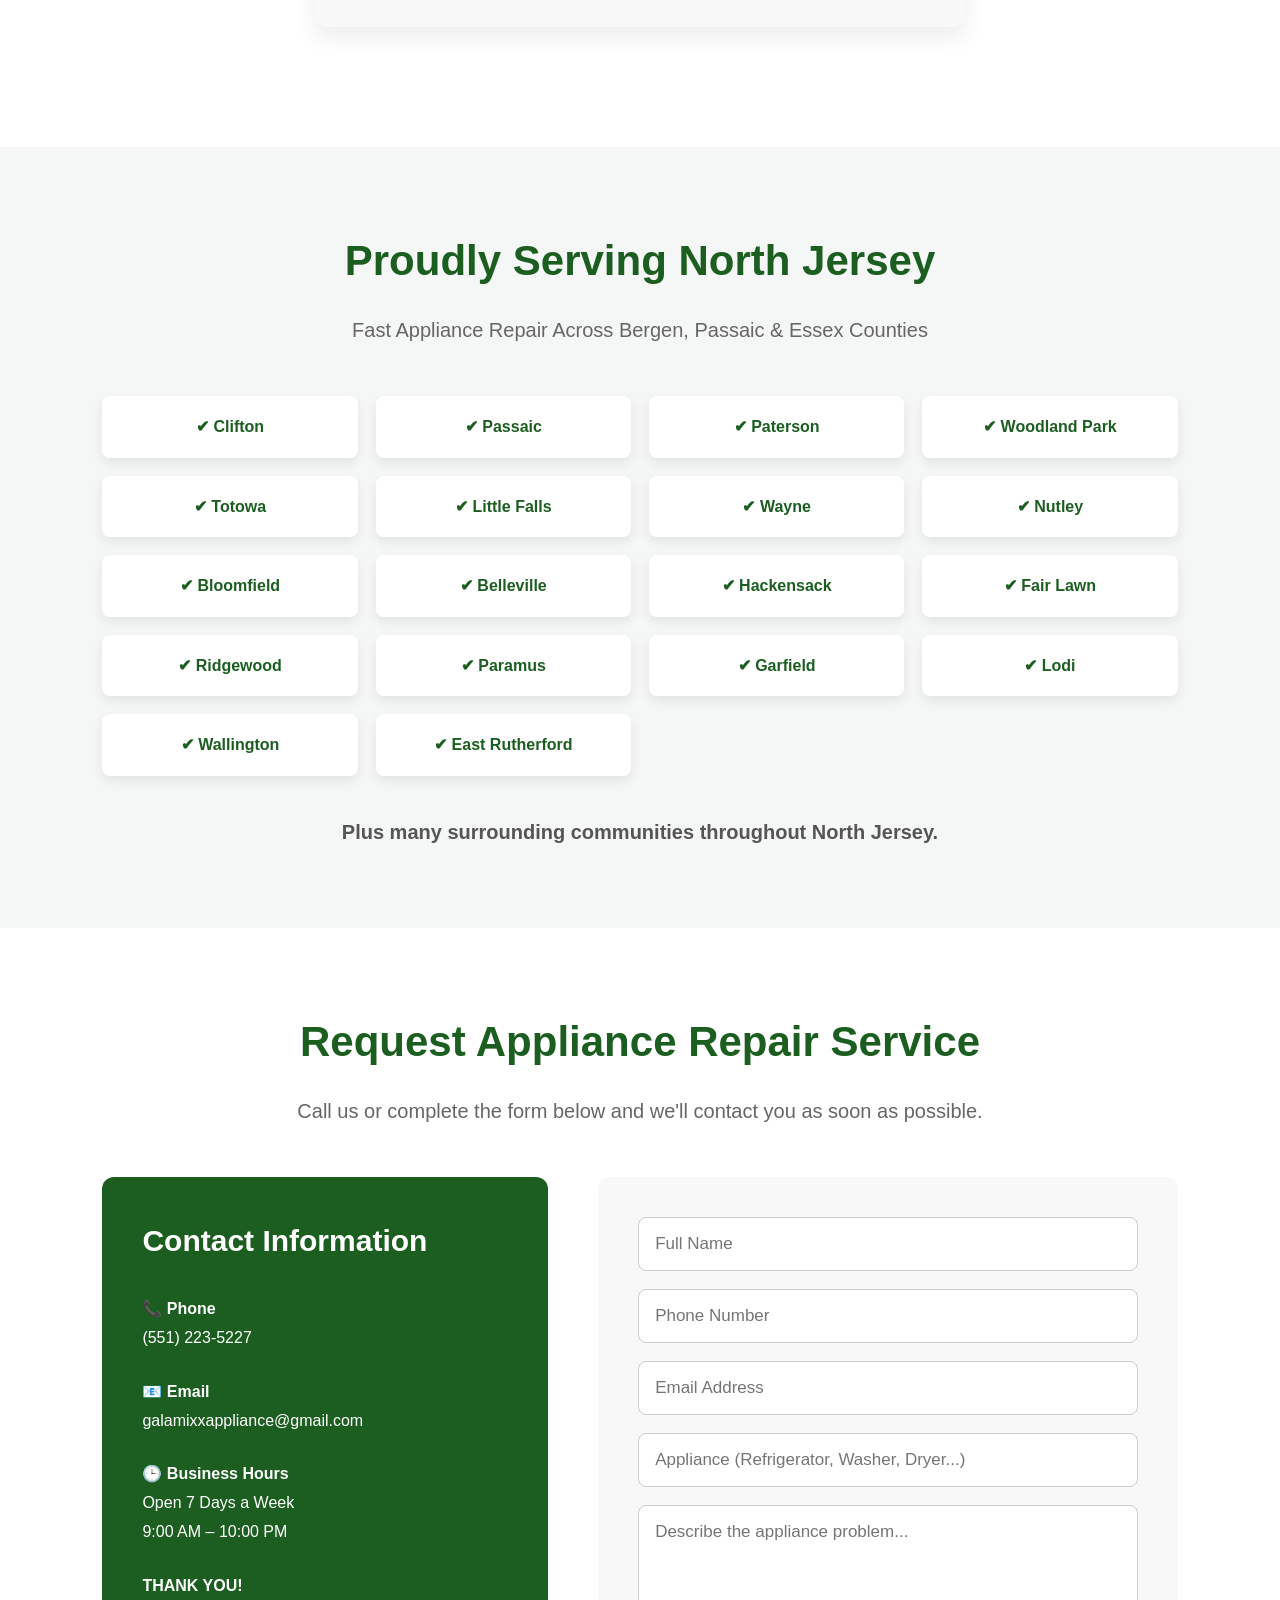
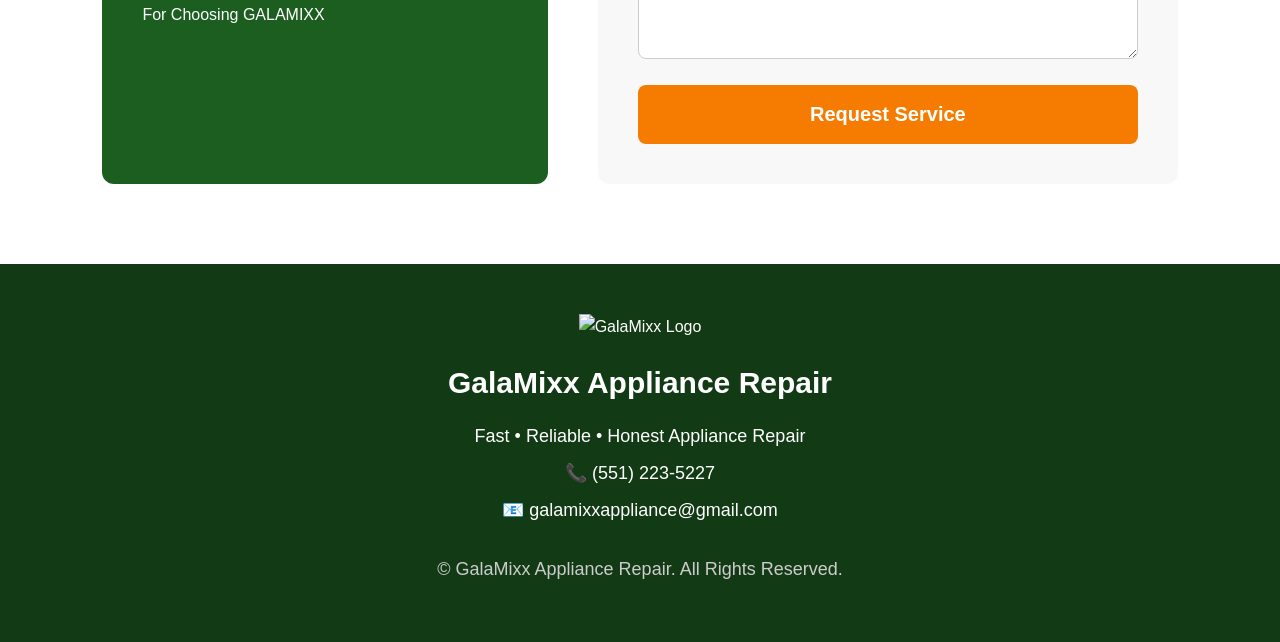
==== commit c564eea5: "Update index.html missing character" ====
--- a/index.html
+++ b/index.html
@@ -30,13 +30,12 @@
     "Passaic County, NJ",
     "Essex County, NJ"
   ],
-  "openingHours": "Mo-Su 09:00-22:00"
-  "image":"https://yourwebsite.com/images/logo.png"
+  "openingHours": "Mo-Su 09:00-22:00",
+  "image":"https://galamixx.github.io/images/logo.png"
 }
 </script>
 
-<style>
-</head>
+  <style>
 *{
     margin:0;
     padding:0;
@@ -791,7 +790,7 @@
 nav a{
  font-size:14px;
 }
-
+    }
 @media(max-width:600px){
 
     .call-header{
@@ -846,8 +845,9 @@
     font-weight:bold;
     color:white;
 }
-/* Phone hero adjustments for cell */
-}
+
+}
+    /* Phone hero adjustments for cell */
 @media(max-width:600px){
 
     .hero-banner{
@@ -870,8 +870,25 @@
     .hero-buttons{
         flex-direction:column;
     }
-
-}
+}
+@media (max-width:900px){
+
+    .logo{
+        display:flex !important;
+        align-items:center;
+        justify-content:center;
+    }
+
+    .logo img{
+        display:block !important;
+        visibility:visible !important;
+        opacity:1 !important;
+        height:60px;
+        width:auto;
+    }
+
+}
+
  </style>
 
 </head>
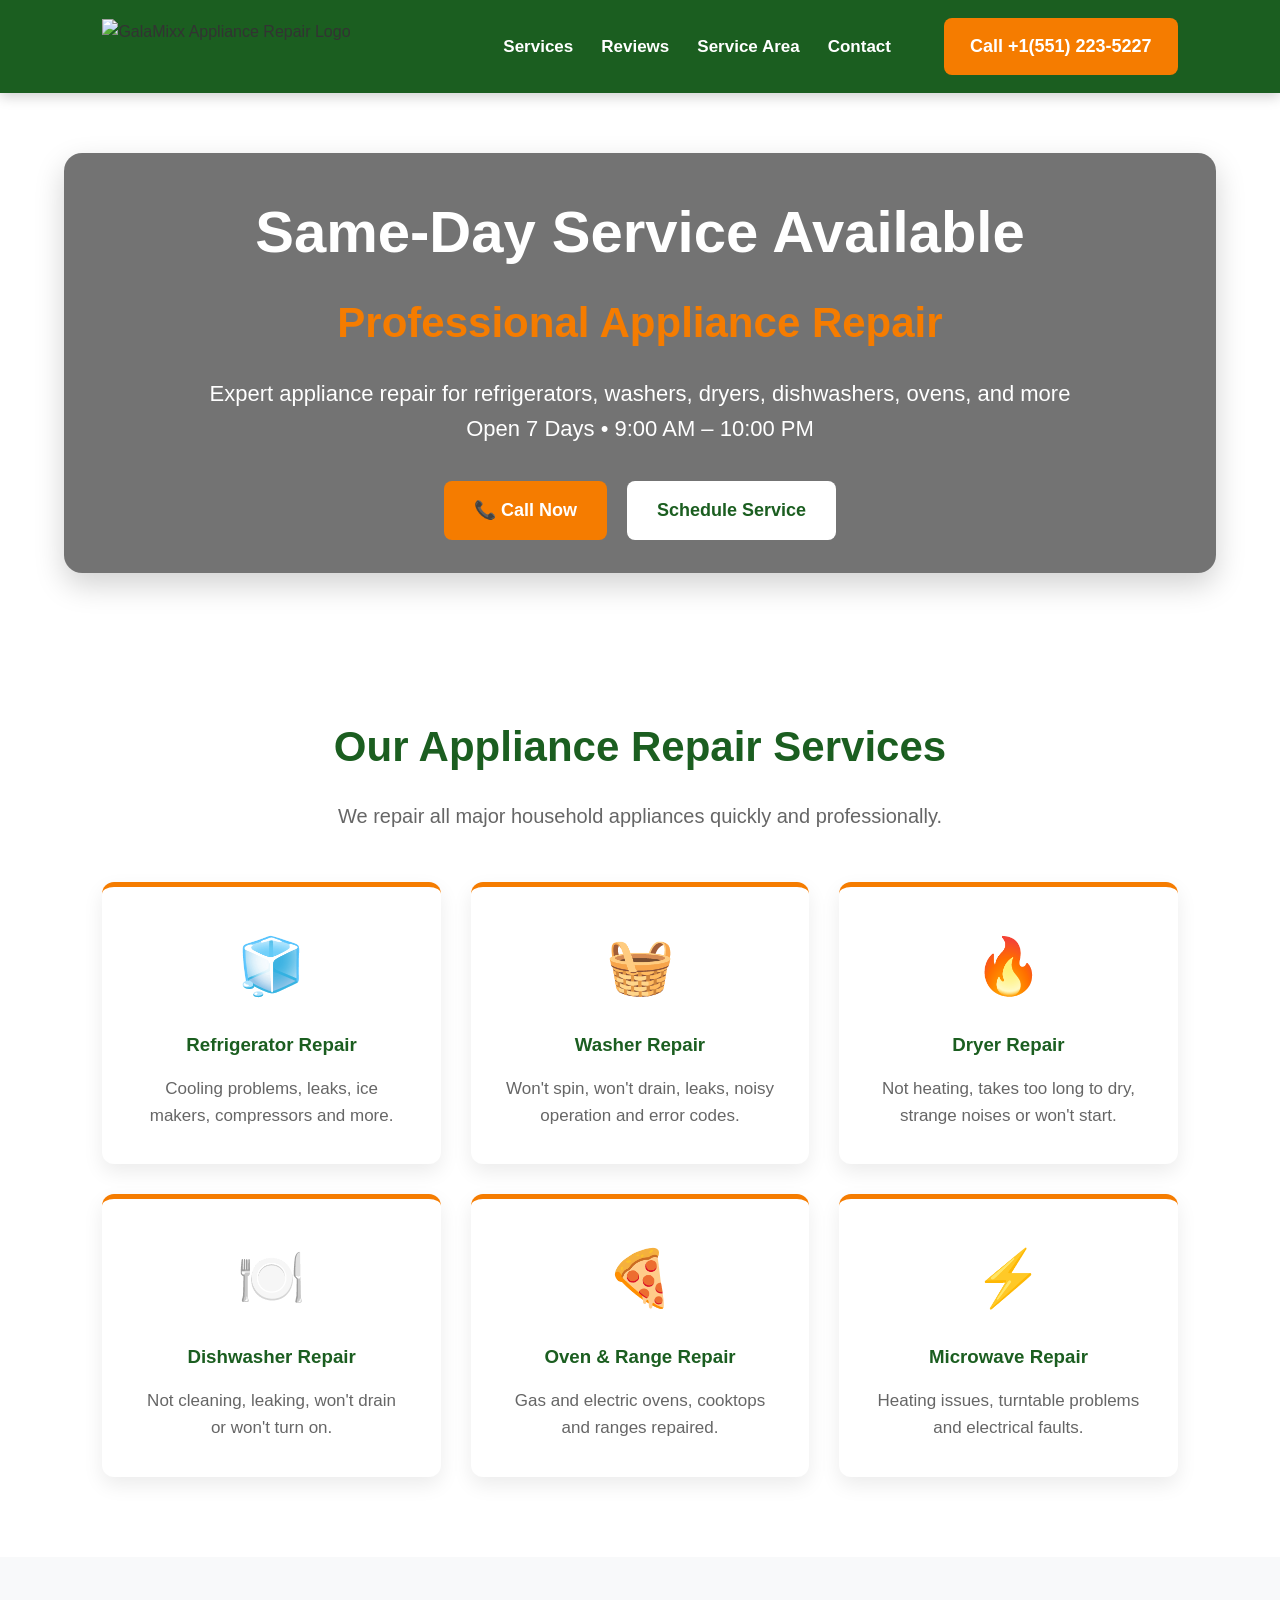
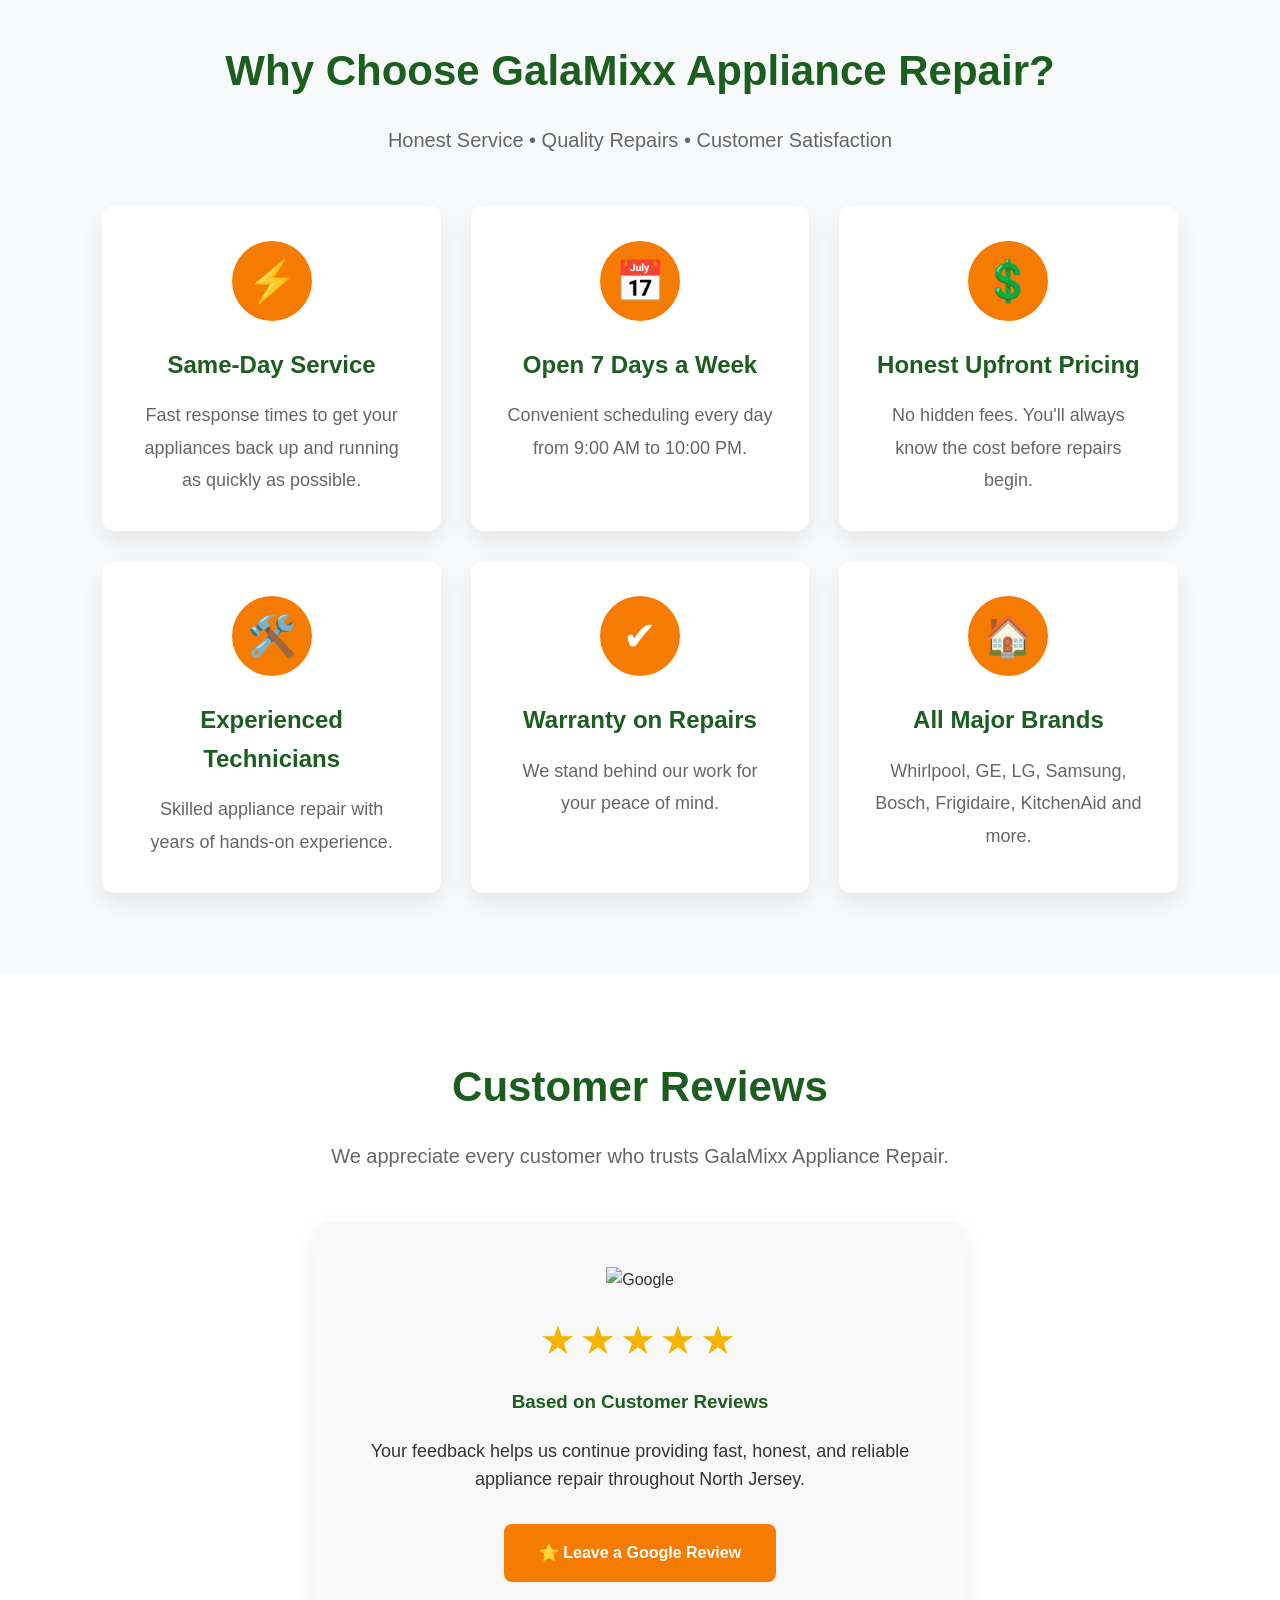
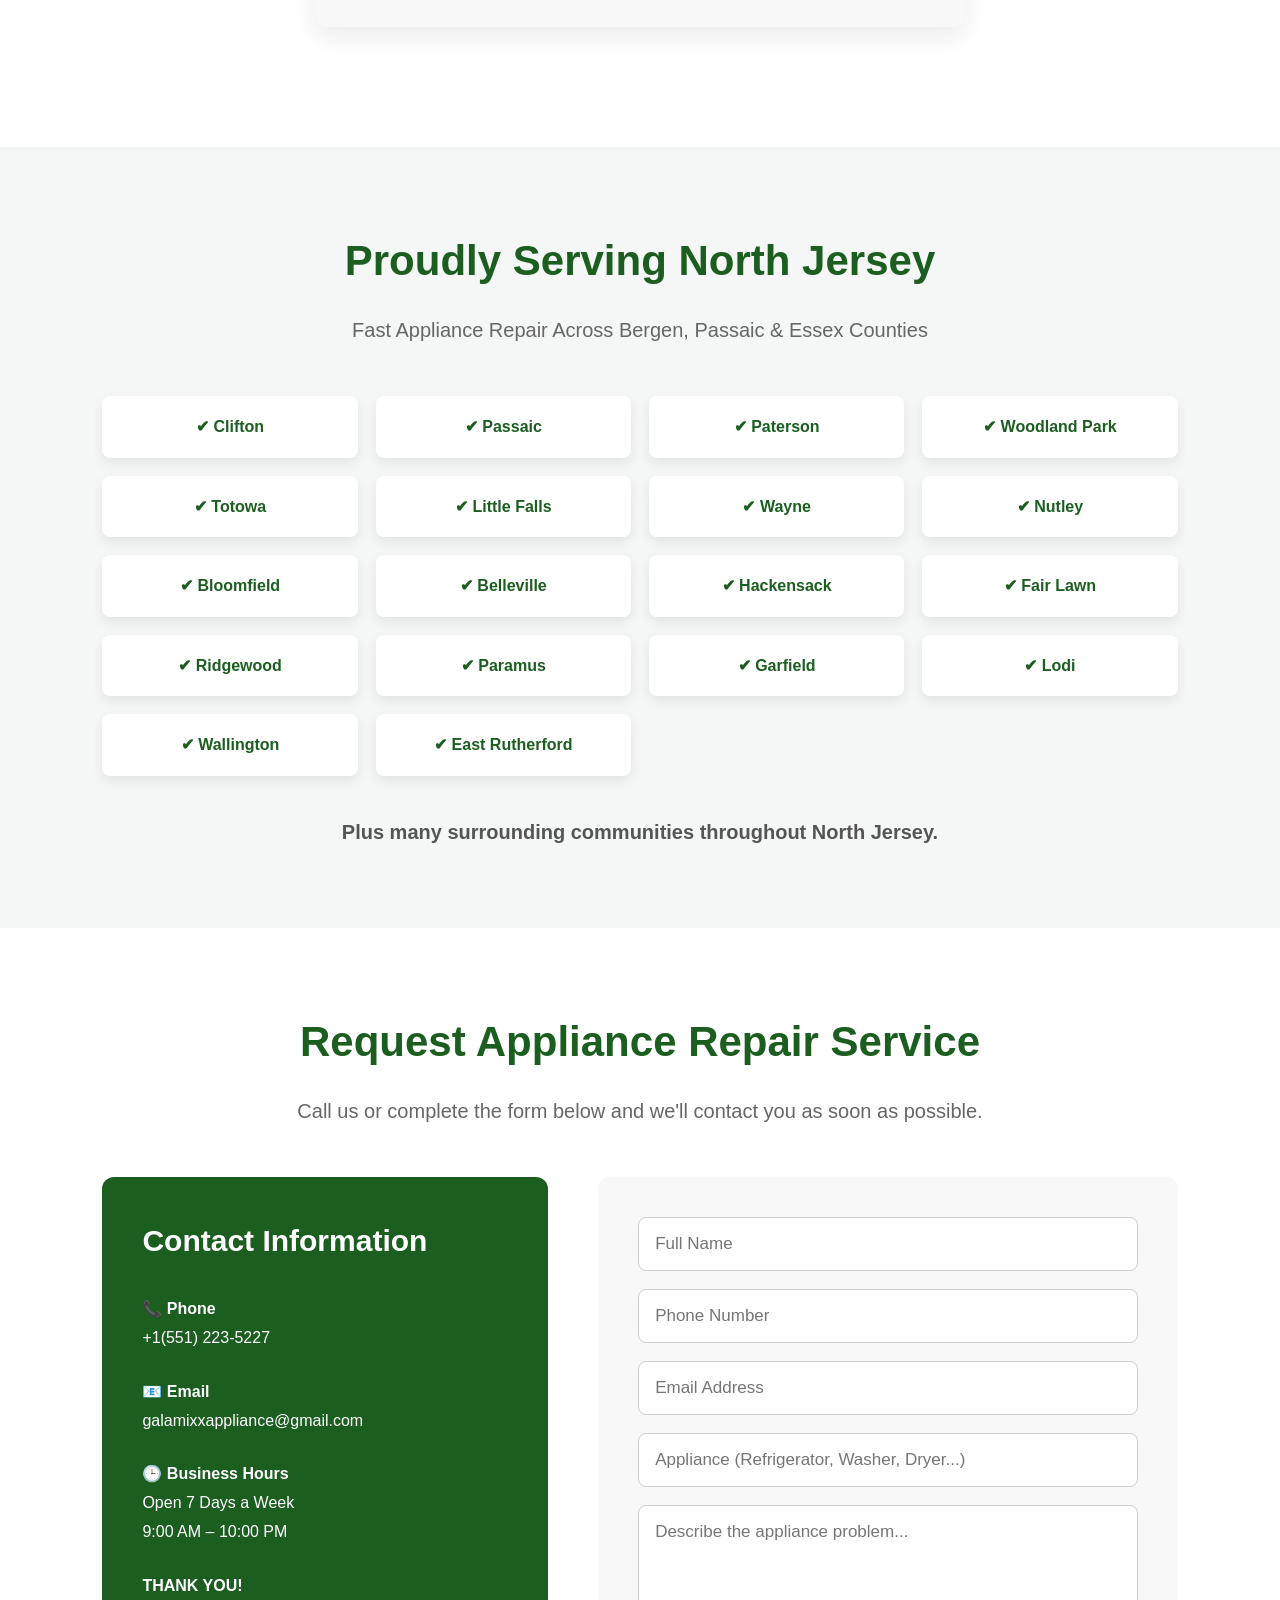
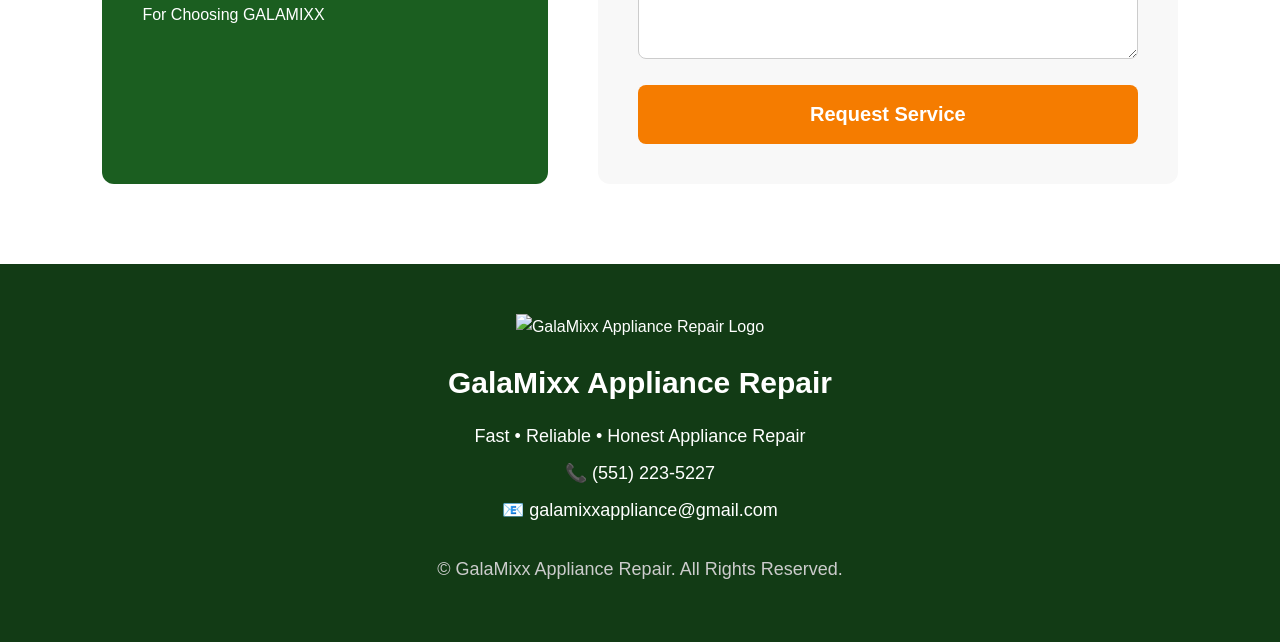
==== commit 66dbd525: "Update index.html logo" ====
--- a/index.html
+++ b/index.html
@@ -13,7 +13,7 @@
 <meta name="description"
 content="Fast, reliable appliance repair for refrigerators, washers, dryers, dishwashers, ovens, and more. Proudly serving Bergen, Passaic, and Essex Counties. Open 7 days a week. Call GalaMixx Appliance Repair at (551) 223-5227.">
 
-<link rel="icon" type="image/png" href="images/logo.png">
+<link rel="icon" type="image/png" href="logo.png">
 <meta name="robots" content="index, follow">
 <meta name="author" content="GalaMixx Appliance Repair">
 
@@ -763,15 +763,7 @@
         justify-content:center;
         align-items:center;
         width:100%;
-        height:auto;
-    }
-
-    .logo img{
-        display:block;
-        height:70px;
-        width:auto;
-        max-width:100%;
-        object-fit:contain;
+        height:15px;
     }
 
     nav{
@@ -899,7 +891,7 @@
 
 <div class="logo">
 
-   <img src="images/logo.png" alt="GalaMixx Logo">
+  <img src="images/logo.png" alt="GalaMixx Appliance Repair Logo">
 </div>
 
 <nav>
@@ -913,7 +905,7 @@
 <a href="#contact">Contact</a>
 
 <a href="tel:+15512235227" class="call-header">
- Call (551) 223-5227
+ Call +1(551) 223-5227
 </a>
 
 </nav>
@@ -943,7 +935,7 @@
 
             <div class="hero-buttons">
 
-                <a href="tel:5512235227" class="hero-call">
+                <a href="tel:+15512235227" class="hero-call">
                     📞 Call Now
                 </a>
 
@@ -1175,7 +1167,7 @@
 
             <div class="info-box">
                 📞 <strong>Phone</strong><br>
-                <a href="tel:5512235227">(551) 223-5227</a>
+                <a href="tel:+15512235227">+1(551) 223-5227</a>
             </div>
 
             <div class="info-box">
@@ -1256,7 +1248,7 @@
 
 <footer>
 
-    <img src="images/logo.png" alt="GalaMixx Logo">
+    <img src="images/logo.png" alt="GalaMixx Appliance Repair Logo">
 
     <h3>GalaMixx Appliance Repair</h3>
 
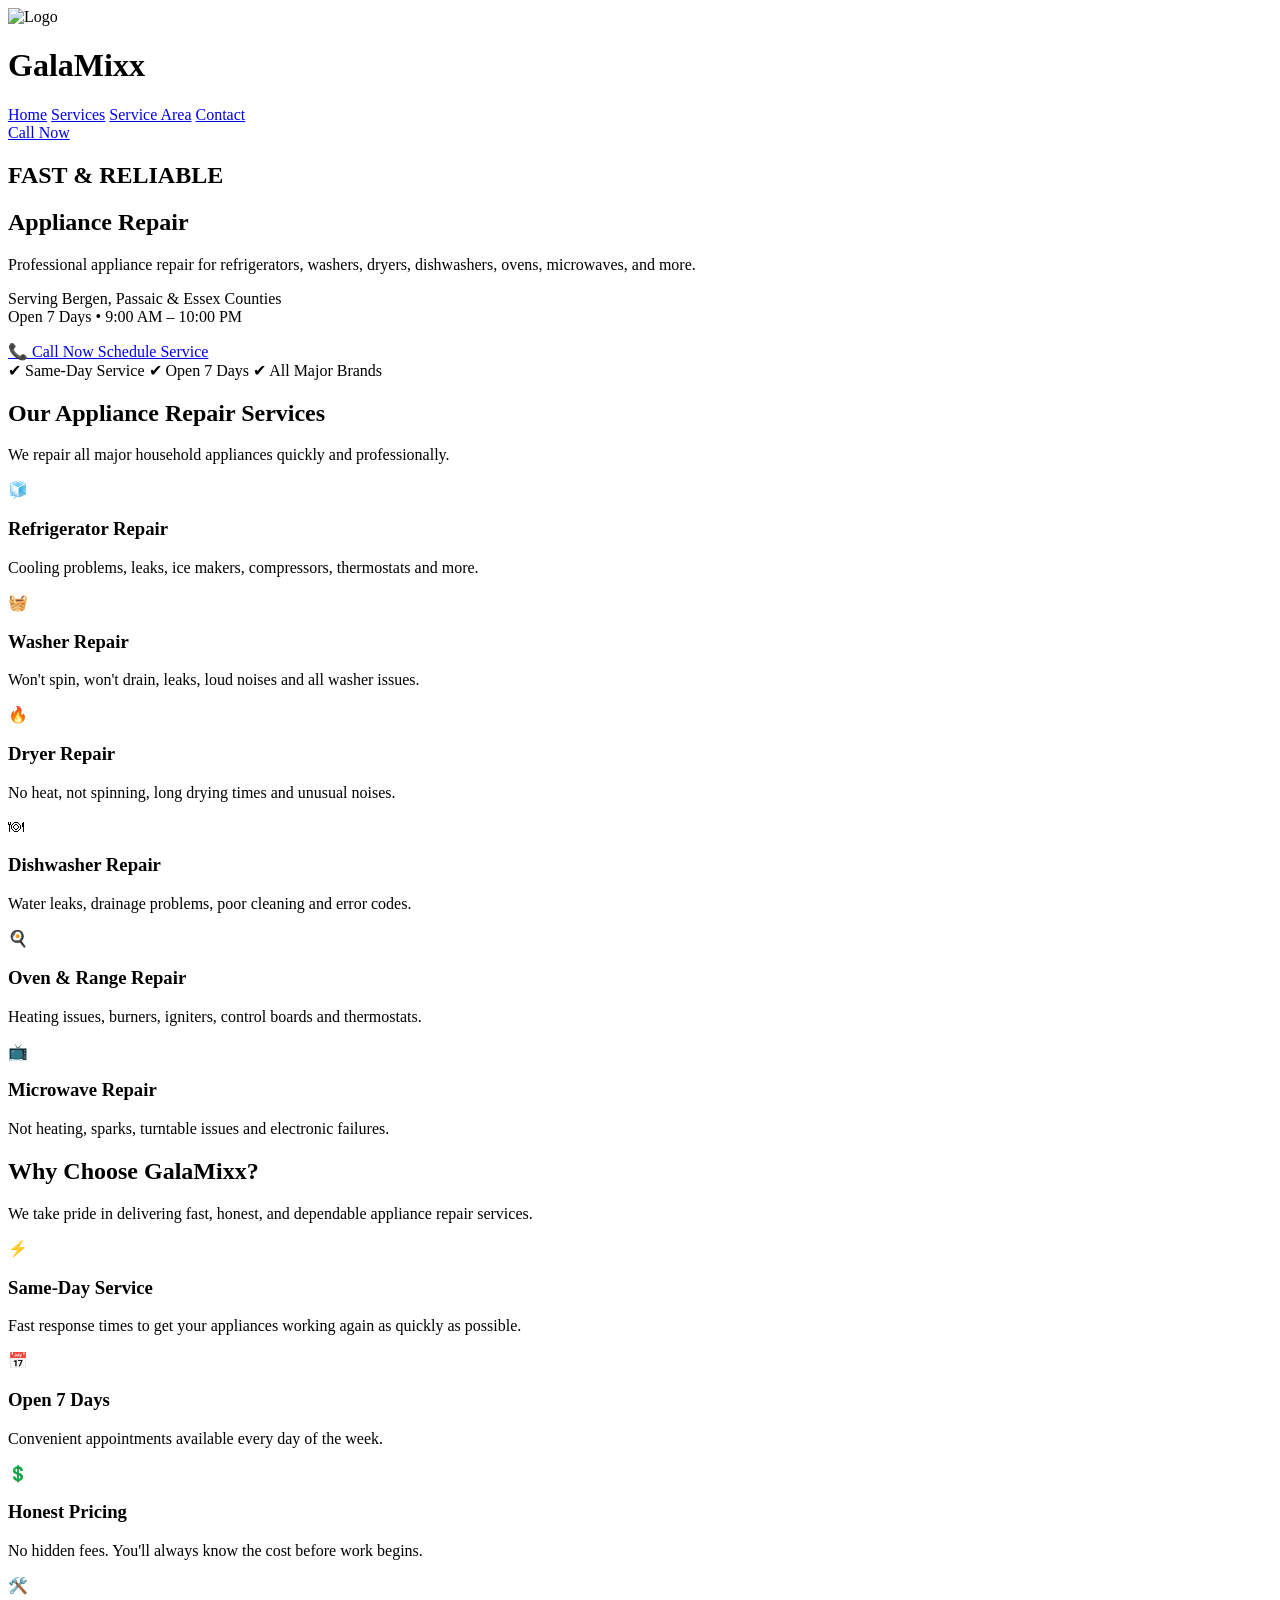
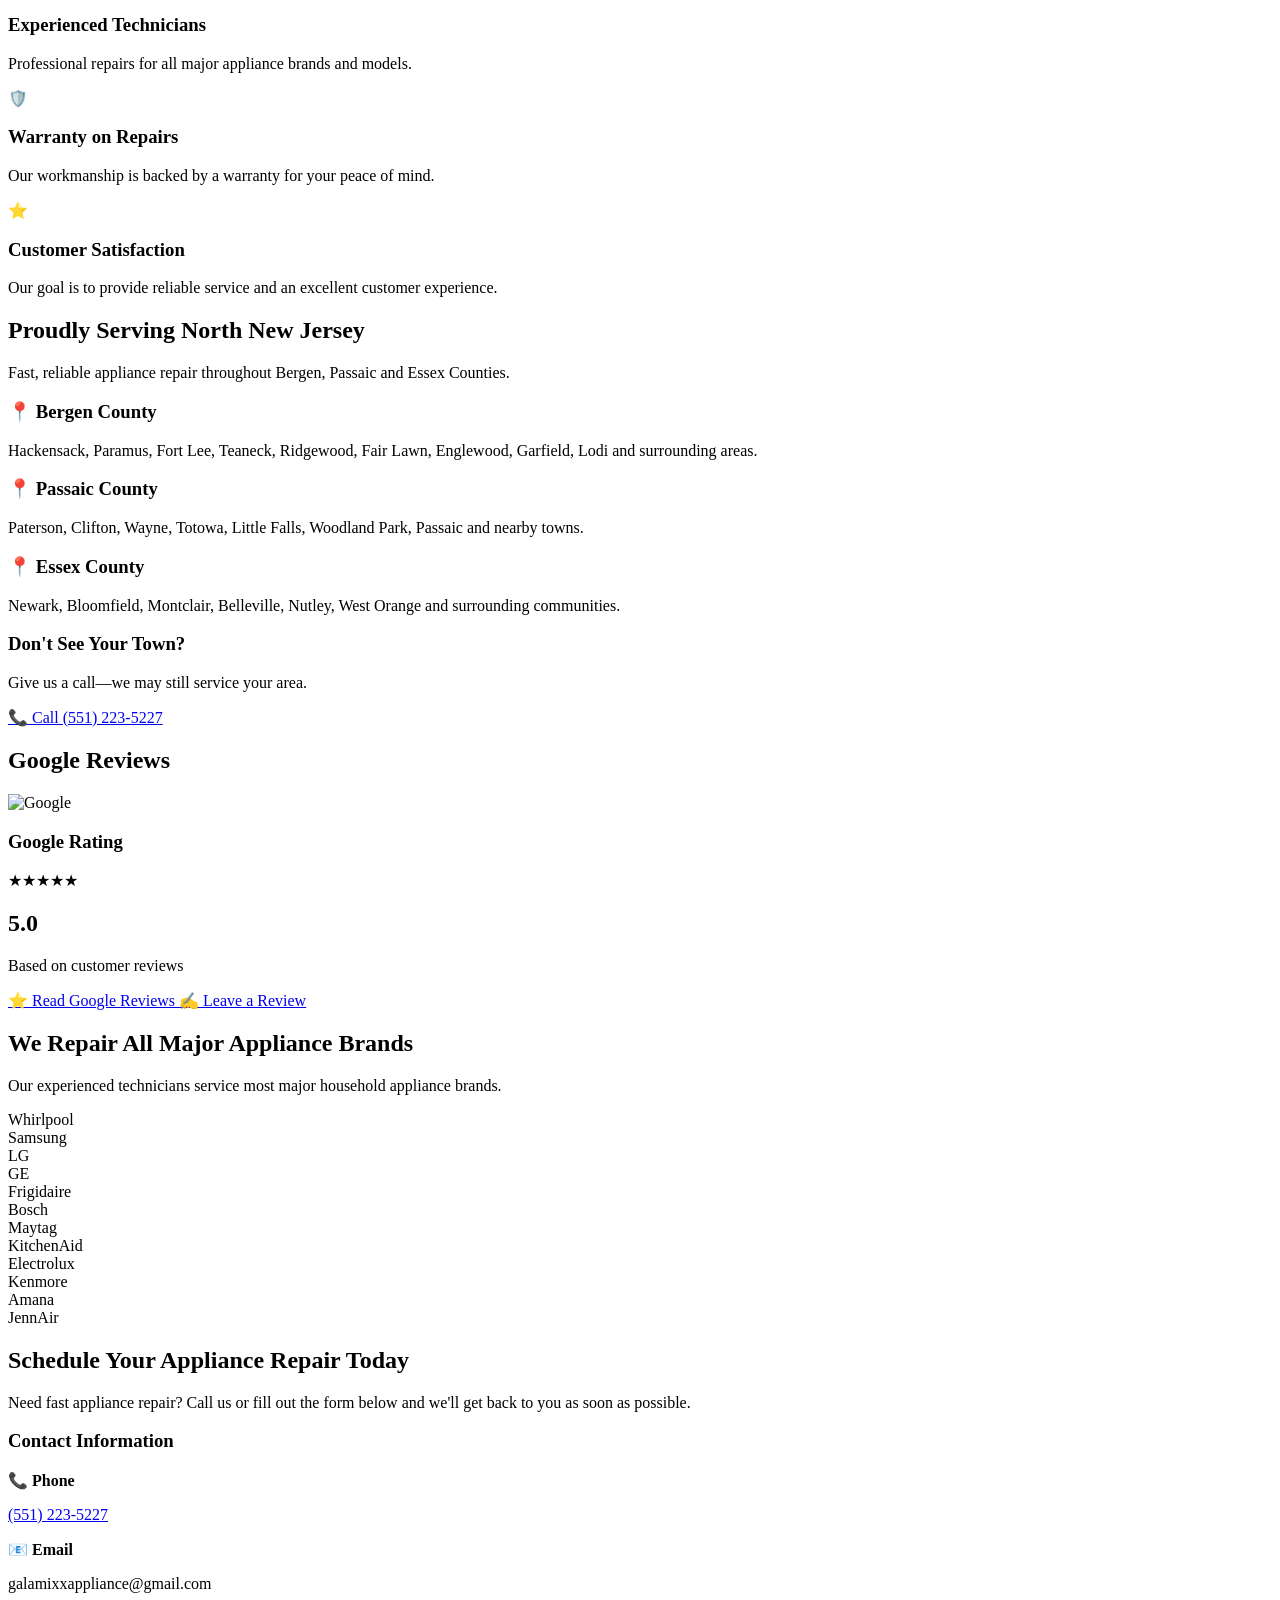
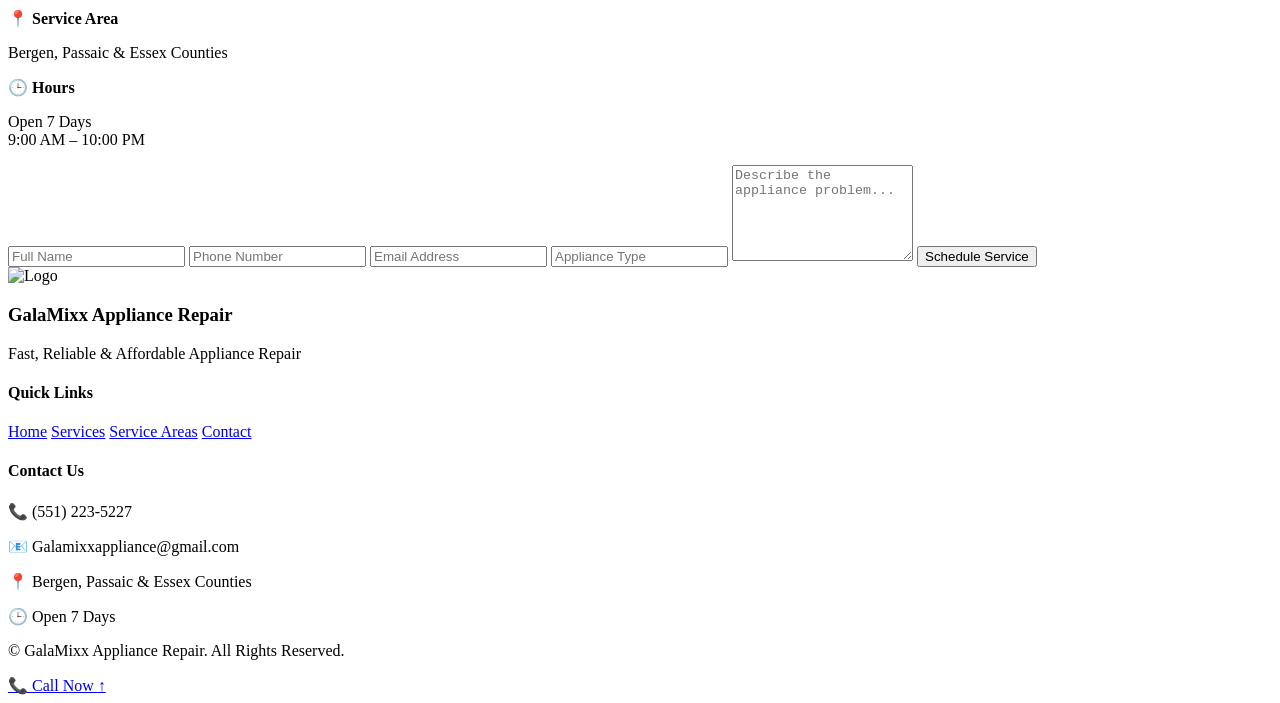
==== commit 948c4069: "Update logo alt text in index.html logo" ====
--- a/index.html
+++ b/index.html
@@ -1,1277 +1,453 @@
-<!DOCTYPE html>
-<html lang="en">
-
-<head>
-
-<link rel="stylesheet" href="css/style.css">
-
-<meta charset="UTF-8">
-<meta name="viewport" content="width=device-width, initial-scale=1.0">
-
-<title>GalaMixx Appliance Repair </title>
-
-<meta name="description"
-content="Fast, reliable appliance repair for refrigerators, washers, dryers, dishwashers, ovens, and more. Proudly serving Bergen, Passaic, and Essex Counties. Open 7 days a week. Call GalaMixx Appliance Repair at (551) 223-5227.">
-
-<link rel="icon" type="image/png" href="logo.png">
-<meta name="robots" content="index, follow">
-<meta name="author" content="GalaMixx Appliance Repair">
-
-<script type="application/ld+json">
-{
-  "@context": "https://schema.org",
-  "@type": "LocalBusiness",
-  "name": "GalaMixx Appliance Repair",
-  "telephone": "(551) 223-5227",
-  "email": "galamixxappliance@gmail.com",
-  "description": "Fast, reliable appliance repair for refrigerators, washers, dryers, dishwashers, ovens, and more.",
-  "areaServed": [
-    "Bergen County, NJ",
-    "Passaic County, NJ",
-    "Essex County, NJ"
-  ],
-  "openingHours": "Mo-Su 09:00-22:00",
-  "image":"https://galamixx.github.io/images/logo.png"
-}
-</script>
-
-  <style>
-*{
-    margin:0;
-    padding:0;
-    box-sizing:border-box;
-    font-family:Arial, Helvetica, sans-serif;
-}
-
-html{
-    scroll-behavior:smooth;
-}
-
-body{
-    background:#f7f7f7;
-    color:#333;
-    line-height:1.6;
-}
-
-img{
-    max-width:100%;
-}
-  .google-icon{
-    width:60px;
-    height:auto;
-    margin-bottom:15px;
-}
-/* HERO */
-
-.hero{
-
-    background:white;
-
-    padding:60px 0;
-
-}
-
-.hero-banner{
-
-    width:90%;
-
-    max-width:1200px;
-
-    height:420px;
-
-    margin:auto;
-
-    border-radius:18px;
-
-    overflow:hidden;
-
-   background:
-linear-gradient(rgba(0,0,0,.55),
-rgba(0,0,0,.55)),
-url("images/hero.jpg");
-
-background-size:cover;
-    background-position:center;
-
-    display:flex;
-
-    justify-content:center;
-
-    align-items:center;
-
-    box-shadow:0 12px 30px rgba(0,0,0,.18);
-
-}
-
-.hero-content{
-
-    text-align:center;
-
-    color:white;
-
-    padding:20px;
-
-}
-
-.hero h1{
-
-    font-size:58px;
-
-    margin-bottom:10px;
-
-}
-
-.hero h2{
-
-    font-size:42px;
-
-    color:#F57C00;
-
-    margin-bottom:20px;
-
-}
-
-.hero p{
-
-    font-size:22px;
-
-    margin-bottom:35px;
-
-}
-/* ===========================
-WHY CHOOSE US
-=========================== */
-
-.why{
-
-    background:#f8f9fa;
-
-}
-
-.why-grid{
-
-    display:grid;
-
-    grid-template-columns:repeat(auto-fit,minmax(280px,1fr));
-
-    gap:30px;
-
-    margin-top:50px;
-
-}
-
-.why-card{
-
-    background:white;
-
-    padding:35px;
-
-    border-radius:12px;
-
-    text-align:center;
-
-    transition:.3s;
-
-    box-shadow:0 10px 25px rgba(0,0,0,.08);
-
-}
-
-.why-card:hover{
-
-    transform:translateY(-10px);
-
-    box-shadow:0 18px 35px rgba(0,0,0,.15);
-
-}
-
-.why-icon{
-
-    width:80px;
-
-    height:80px;
-
-    margin:auto;
-
-    border-radius:50%;
-
-    background:#F57C00;
-
-    color:white;
-
-    display:flex;
-
-    justify-content:center;
-
-    align-items:center;
-
-    font-size:40px;
-
-    margin-bottom:25px;
-
-}
-
-.why-card h3{
-
-    color:#1B5E20;
-
-    margin-bottom:15px;
-
-    font-size:24px;
-
-}
-
-.why-card p{
-
-    color:#666;
-
-    line-height:1.8;
-
-}
-/* ===========================
-CONTACT
-=========================== */
-
-.contact{
-
-    background:white;
-
-}
-
-.contact-container{
-
-    display:grid;
-
-    grid-template-columns:1fr 1.3fr;
-
-    gap:50px;
-
-    margin-top:50px;
-
-}
-
-.contact-info{
-
-    background:#1B5E20;
-
-    color:white;
-
-    padding:40px;
-
-    border-radius:12px;
-
-}
-
-.contact-info h3{
-
-    margin-bottom:30px;
-
-    font-size:30px;
-
-}
-
-.info-box{
-
-    margin-bottom:25px;
-
-    line-height:1.8;
-
-}
-
-.info-box a{
-
-    color:white;
-
-    text-decoration:none;
-
-}
-
-.contact-form{
-
-    background:#f8f8f8;
-
-    padding:40px;
-
-    border-radius:12px;
-
-}
-
-.contact-form input,
-.contact-form textarea{
-
-    width:100%;
-
-    padding:16px;
-
-    margin-bottom:18px;
-
-    border:1px solid #ccc;
-
-    border-radius:8px;
-
-    font-size:17px;
-
-}
-
-.contact-form button{
-
-    width:100%;
-
-    background:#F57C00;
-
-    color:white;
-
-    border:none;
-
-    padding:18px;
-
-    border-radius:8px;
-
-    font-size:20px;
-
-    font-weight:bold;
-
-    cursor:pointer;
-
-    transition:.3s;
-
-}
-
-.contact-form button:hover{
-
-    background:#1B5E20;
-
-}
-
-/* ===========================
-FOOTER
-=========================== */
-
-footer{
-
-    background:#123b15;
-
-    color:white;
-
-    text-align:center;
-
-    padding:50px 20px;
-
-}
-
-footer img{
-
-    width:90px;
-
-    margin-bottom:20px;
-
-}
-
-footer h3{
-
-    font-size:30px;
-
-    margin-bottom:15px;
-
-}
-
-footer p{
-
-    margin:8px 0;
-
-}
-
-.copyright{
-
-    margin-top:30px;
-
-    color:#ccc;
-
-}
-
-
-/* ===========================
-SERVICES
-=========================== */
-
-.services{
-
-    background:white;
-
-}
-
-.subtitle{
-
-    text-align:center;
-
-    color:#666;
-
-    margin-bottom:50px;
-
-    font-size:20px;
-
-}
-
-.service-grid{
-
-    display:grid;
-
-    grid-template-columns:repeat(auto-fit,minmax(280px,1fr));
-
-    gap:30px;
-
-}
-
-.service-card{
-
-    background:#fff;
-
-    padding:35px;
-
-    border-radius:12px;
-
-    text-align:center;
-
-    box-shadow:0 8px 20px rgba(0,0,0,.08);
-
-    transition:.3s;
-
-    border-top:5px solid #F57C00;
-
-}
-
-.service-card:hover{
-
-    transform:translateY(-10px);
-
-    box-shadow:0 15px 30px rgba(0,0,0,.15);
-
-}
-
-.icon{
-
-    font-size:55px;
-
-    margin-bottom:20px;
-
-}
-
-.service-card h3{
-
-    color:#1B5E20;
-
-    margin-bottom:15px;
-
-}
-
-.service-card p{
-
-    color:#666;
-
-    font-size:17px;
-
-}
-
-/* ===========================
-HEADER
-=========================== */
-
-header{
-
-    position:sticky;
-    top:0;
-
-    background:#1B5E20;
-
-    display:flex;
-    justify-content:space-between;
-    align-items:center;
-
-    padding:18px 8%;
-
-    box-shadow:0 4px 12px rgba(0,0,0,.18);
-
-    z-index:9999;
-
-}
-
-    .logo{
-    display:flex;
-    flex-direction:row;
-    align-items:center;
-    gap:15px;
-}
-
-   .logo img{
-    height:55px;
-    width:auto;
-}
-
-.logo span{
-
-    color:#F57C00;
-
-}
-
-/* ===========================
-NAVIGATION
-=========================== */
-
-nav{
-
-    display:flex;
-    align-items:center;
-    gap:28px;
-
-}
-
-nav a{
-
-    color:white;
-    text-decoration:none;
-    font-size:17px;
-    font-weight:bold;
-    transition:.3s;
-
-}
-
-nav a:hover{
-
-    color:#FFB74D;
-
-}
-
-/* ===========================
-HEADER CALL BUTTON
-=========================== */
-
-.call-header{
-
-    background:#F57C00;
-
-    color:white;
-
-    text-decoration:none;
-
-    padding:14px 26px;
-
-    border-radius:8px;
-
-    font-size:18px;
-
-    font-weight:bold;
-
-    transition:.3s;
-
-    margin-left:25px;
-
-}
-
-.call-header:hover{
-
-    background:#E65100;
-
-}
-
-/* ===========================
-COMMON SECTION STYLE
-=========================== */
-
-section{
-
-    padding:80px 8%;
-
-}
-
-h2{
-
-    color:#1B5E20;
-
-    font-size:42px;
-
-    margin-bottom:20px;
-
-    text-align:center;
-
-}
-
-p{
-
-    font-size:18px;
-
-}
-/* ===========================
-REVIEWS
-=========================== */
-
-.reviews{
-
-    background:white;
-
-    text-align:center;
-
-}
-
-.review-box{
-
-    max-width:650px;
-
-    margin:40px auto;
-
-    background:#f8f8f8;
-
-    padding:45px;
-
-    border-radius:12px;
-
-    box-shadow:0 10px 25px rgba(0,0,0,.08);
-
-}
-
-.stars{
-
-    color:#F4B400;
-
-    font-size:40px;
-
-    letter-spacing:4px;
-
-    margin-bottom:15px;
-
-}
-
-.review-box h3{
-
-    color:#1B5E20;
-
-    margin-bottom:20px;
-
-}
-
-.review-button{
-
-    display:inline-block;
-
-    margin-top:30px;
-
-    background:#F57C00;
-
-    color:white;
-
-    text-decoration:none;
-
-    padding:16px 35px;
-
-    border-radius:8px;
-
-    font-weight:bold;
-
-    transition:.3s;
-
-}
-
-.review-button:hover{
-
-    background:#1B5E20;
-
-}
-
-/* ===========================
-SERVICE AREA
-=========================== */
-
-.areas{
-
-    background:#f4f7f5;
-
-    text-align:center;
-
-}
-
-.city-grid{
-
-    margin-top:45px;
-
-    display:grid;
-
-    grid-template-columns:repeat(auto-fit,minmax(220px,1fr));
-
-    gap:18px;
-
-}
-
-.city-grid div{
-
-    background:white;
-
-    padding:18px;
-
-    border-radius:8px;
-
-    font-weight:bold;
-
-    color:#1B5E20;
-
-    box-shadow:0 5px 12px rgba(0,0,0,.08);
-
-    transition:.3s;
-
-}
-
-.city-grid div:hover{
-
-    background:#F57C00;
-
-    color:white;
-
-    transform:translateY(-5px);
-
-}
-
-.zip-note{
-
-    margin-top:40px;
-
-    font-size:20px;
-
-    color:#555;
-
-    font-weight:bold;
-
-}
-
-
-
-
-/* ===========================
-MOBILE header nav css
-=========================== */
-
-/* MOBILE HEADER */
-@media(max-width:900px){
-
-    header{
-        flex-direction:column;
-        align-items:center;
-        justify-content:center;
-        height:auto;
-        min-height:0;
-        overflow:visible;
-    }
-
-    .logo{
-        display:flex;
-        justify-content:center;
-        align-items:center;
-        width:100%;
-        height:15px;
-    }
-
-    nav{
-        display:flex;
-        flex-wrap:wrap;
-        justify-content:center;
-        align-items:center;
-        width:100%;
-        margin-top:15px;
-    }
-
-}
-
-    @media(max-width:600px){
-
-nav a{
- font-size:14px;
-}
-    }
-@media(max-width:600px){
-
-    .call-header{
-        width:100%;
-        text-align:center;
-        margin-top:10px;
-        margin-left:0;
-    }
-
-}
-
-/* HERO BUTTONS */
-
-.hero-buttons{
-    display:flex;
-    justify-content:center;
-    gap:20px;
-}
-
-.hero-call,
-.hero-service{
-    padding:15px 30px;
-    border-radius:8px;
-    text-decoration:none;
-    font-weight:bold;
-    font-size:18px;
-}
-
-.hero-call{
-    background:#F57C00;
-    color:white;
-}
-
-.hero-service{
-    background:white;
-    color:#1B5E20;
-}
-/* ===========================
-MOBILE
-=========================== */
-
-@media(max-width:900px){
-
-.contact-container{
-
-    grid-template-columns:1fr;
-
-}
-.hero-phone{
-    margin-top:25px;
-    font-size:22px;
-    font-weight:bold;
-    color:white;
-}
-
-}
-    /* Phone hero adjustments for cell */
-@media(max-width:600px){
-
-    .hero-banner{
-        height:500px;
-        width:95%;
-    }
-
-    .hero h1{
-        font-size:34px;
-    }
-
-    .hero h2{
-        font-size:25px;
-    }
-
-    .hero p{
-        font-size:17px;
-    }
-
-    .hero-buttons{
-        flex-direction:column;
-    }
-}
-@media (max-width:900px){
-
-    .logo{
-        display:flex !important;
-        align-items:center;
-        justify-content:center;
-    }
-
-    .logo img{
-        display:block !important;
-        visibility:visible !important;
-        opacity:1 !important;
-        height:60px;
-        width:auto;
-    }
-
-}
-
- </style>
-
-</head>
-
-<body>
-
-<header>
-
-<div class="logo">
-
-  <img src="images/logo.png" alt="GalaMixx Appliance Repair Logo">
-</div>
-
-<nav>
-
-<a href="#services">Services</a>
-
-<a href="#reviews">Reviews</a>
-
-<a href="#areas">Service Area</a>
-
-<a href="#contact">Contact</a>
-
-<a href="tel:+15512235227" class="call-header">
- Call +1(551) 223-5227
-</a>
-
-</nav>
-
-</header>
-<!-- ===========================
-HERO SECTION
-=========================== -->
-
-<!-- HERO -->
-
-<section class="hero">
-
-    <div class="hero-banner">
-
-        <div class="hero-content">
-
-            <h1>Same-Day Service Available</h1>
-
-            <h2>Professional Appliance Repair</h2>
-
-            <p>
-                Expert appliance repair for 
-                refrigerators, washers, dryers, dishwashers, ovens, and more<br>
-                Open 7 Days • 9:00 AM – 10:00 PM
-            </p>
-
-            <div class="hero-buttons">
-
-                <a href="tel:+15512235227" class="hero-call">
-                    📞 Call Now
-                </a>
-
-                <a href="#contact" class="hero-service">
-                    Schedule Service
-                </a>
-
-            </div>
-
-        </div>
-
-    </div>
-
-</section>
-  
-<!-- ===========================
-SERVICES
-=========================== -->
-
-<section id="services" class="services">
-
-    <h2>Our Appliance Repair Services</h2>
-
-    <p class="subtitle">
-        We repair all major household appliances quickly and professionally.
-    </p>
-
-    <div class="service-grid">
-
-        <div class="service-card">
-            <div class="icon">🧊</div>
-            <h3>Refrigerator Repair</h3>
-            <p>Cooling problems, leaks, ice makers, compressors and more.</p>
-        </div>
-
-        <div class="service-card">
-            <div class="icon">🧺</div>
-            <h3>Washer Repair</h3>
-            <p>Won't spin, won't drain, leaks, noisy operation and error codes.</p>
-        </div>
-
-        <div class="service-card">
-            <div class="icon">🔥</div>
-            <h3>Dryer Repair</h3>
-            <p>Not heating, takes too long to dry, strange noises or won't start.</p>
-        </div>
-
-        <div class="service-card">
-            <div class="icon">🍽️</div>
-            <h3>Dishwasher Repair</h3>
-            <p>Not cleaning, leaking, won't drain or won't turn on.</p>
-        </div>
-
-        <div class="service-card">
-            <div class="icon">🍕</div>
-            <h3>Oven & Range Repair</h3>
-            <p>Gas and electric ovens, cooktops and ranges repaired.</p>
-        </div>
-
-        <div class="service-card">
-            <div class="icon">⚡</div>
-            <h3>Microwave Repair</h3>
-            <p>Heating issues, turntable problems and electrical faults.</p>
-        </div>
-
-    </div>
-
-</section>
-<!-- ===========================
-WHY CHOOSE GALAMIXX
-=========================== -->
-
-<section id="why" class="why">
-
-    <h2>Why Choose GalaMixx Appliance Repair?</h2>
-
-    <p class="subtitle">
-        Honest Service • Quality Repairs • Customer Satisfaction
-    </p>
-
-    <div class="why-grid">
-
-        <div class="why-card">
-            <div class="why-icon">⚡</div>
-            <h3>Same-Day Service</h3>
-            <p>
-                Fast response times to get your appliances back up and running as quickly as possible.
-            </p>
-        </div>
-
-        <div class="why-card">
-            <div class="why-icon">📅</div>
-            <h3>Open 7 Days a Week</h3>
-            <p>
-                Convenient scheduling every day from 9:00 AM to 10:00 PM.
-            </p>
-        </div>
-
-        <div class="why-card">
-            <div class="why-icon">💲</div>
-            <h3>Honest Upfront Pricing</h3>
-            <p>
-                No hidden fees. You'll always know the cost before repairs begin.
-            </p>
-        </div>
-
-        <div class="why-card">
-            <div class="why-icon">🛠️</div>
-            <h3>Experienced Technicians</h3>
-            <p>
-                Skilled appliance repair with years of hands-on experience.
-            </p>
-        </div>
-
-        <div class="why-card">
-            <div class="why-icon">✔</div>
-            <h3>Warranty on Repairs</h3>
-            <p>
-                We stand behind our work for your peace of mind.
-            </p>
-        </div>
-
-        <div class="why-card">
-            <div class="why-icon">🏠</div>
-            <h3>All Major Brands</h3>
-            <p>
-                Whirlpool, GE, LG, Samsung, Bosch, Frigidaire, KitchenAid and more.
-            </p>
-        </div>
-
-    </div>
-
-</section>
-<!-- ===========================
-GOOGLE REVIEWS
-=========================== -->
-
-<section id="reviews" class="reviews">
-
-    <h2>Customer Reviews</h2>
-
-    <p class="subtitle">
-        We appreciate every customer who trusts GalaMixx Appliance Repair.
-    </p>
-
-    <div class="review-box">
-        
-<img src="https://upload.wikimedia.org/wikipedia/commons/c/c1/Google_%22G%22_logo.svg"
-             alt="Google"
-             class="google-icon">
-        <div class="stars">★★★★★</div>
-
-        <h3>Based on Customer Reviews</h3>
-
-        <p>
-            Your feedback helps us continue providing fast, honest, and reliable appliance repair throughout North Jersey.
-        </p>
-
-        <a href="https://g.page/r/CZWVw-iExxM8EAE/review"
-           target="_blank"
-           class="review-button">
-            ⭐ Leave a Google Review
-        </a>
-      </div>
-
-</section>
-
-<!-- ===========================
-SERVICE AREA
-=========================== -->
-
-<section id="areas" class="areas">
-
-    <h2>Proudly Serving North Jersey</h2>
-
-    <p class="subtitle">
-        Fast Appliance Repair Across Bergen, Passaic & Essex Counties
-    </p>
-
-    <div class="city-grid">
-
-        <div>✔ Clifton</div>
-        <div>✔ Passaic</div>
-        <div>✔ Paterson</div>
-        <div>✔ Woodland Park</div>
-        <div>✔ Totowa</div>
-        <div>✔ Little Falls</div>
-        <div>✔ Wayne</div>
-        <div>✔ Nutley</div>
-        <div>✔ Bloomfield</div>
-        <div>✔ Belleville</div>
-        <div>✔ Hackensack</div>
-        <div>✔ Fair Lawn</div>
-        <div>✔ Ridgewood</div>
-        <div>✔ Paramus</div>
-        <div>✔ Garfield</div>
-        <div>✔ Lodi</div>
-        <div>✔ Wallington</div>
-        <div>✔ East Rutherford</div>
-
-    </div>
-
-    <p class="zip-note">
-
-        Plus many surrounding communities throughout North Jersey.
-
-    </p>
-
-</section>
-<!-- ===========================
-CONTACT
-=========================== -->
-
-<section id="contact" class="contact">
-
-    <h2>Request Appliance Repair Service</h2>
-
-    <p class="subtitle">
-        Call us or complete the form below and we'll contact you as soon as possible.
-    </p>
-
-    <div class="contact-container">
-
-        <!-- Business Information -->
-
-        <div class="contact-info">
-
-            <h3>Contact Information</h3>
-
-            <div class="info-box">
-                📞 <strong>Phone</strong><br>
-                <a href="tel:+15512235227">+1(551) 223-5227</a>
-            </div>
-
-            <div class="info-box">
-                📧 <strong>Email</strong><br>
-                <a href="mailto:galamixxappliance@gmail.com">
-                    galamixxappliance@gmail.com
-                </a>
-            </div>
-
-            <div class="info-box">
-                🕒 <strong>Business Hours</strong><br>
-                Open 7 Days a Week<br>
-                9:00 AM – 10:00 PM
-            </div>
-
-            <div class="info-box">
-                 <strong>THANK YOU!  </strong><br>
-                For Choosing GALAMIXX
-            </div>
-
-        </div>
-
-        <!-- Contact Form -->
-
-        <div class="contact-form">
-
-            <form action="https://api.web3forms.com/submit" method="POST">
-
-                <input type="hidden"
-                       name="access_key"
-                       value="054752c6-4615-493e-83da-a03f07611d5e">
-
-                <input
-                    type="text"
-                    name="Name"
-                    placeholder="Full Name"
-                    required>
-
-                <input
-                    type="tel"
-                    name="Phone"
-                    placeholder="Phone Number"
-                    required>
-
-                <input
-                    type="email"
-                    name="Email"
-                    placeholder="Email Address"
-                    required>
-
-                <input
-                    type="text"
-                    name="Appliance"
-                    placeholder="Appliance (Refrigerator, Washer, Dryer...)"
-                    required>
-
-                <textarea
-                    name="Issue"
-                    rows="6"
-                    placeholder="Describe the appliance problem..."
-                    required></textarea>
-
-                <button type="submit">
-                    Request Service
-                </button>
-
-            </form>
-
-        </div>
-
-    </div>
-
-</section>
-
-<!-- ===========================
-FOOTER
-=========================== -->
-
-<footer>
-
-    <img src="images/logo.png" alt="GalaMixx Appliance Repair Logo">
-
-    <h3>GalaMixx Appliance Repair</h3>
-
-    <p>
-        Fast • Reliable • Honest Appliance Repair
-    </p>
-
-    <p>
-        📞 (551) 223-5227
-    </p>
-
-    <p>
-        📧 galamixxappliance@gmail.com
-    </p>
-
-    <p class="copyright">
-
-        ©  GalaMixx Appliance Repair.
-        All Rights Reserved.
-
-    </p>
-
-</footer>
-
-</body>
-  </html>
+<!DOCTYPE html>
+<html lang="en">
+
+<head>
+
+    <meta charset="UTF-8">
+
+    <meta name="viewport" content="width=device-width, initial-scale=1.0">
+
+    <title>GalaMixx Appliance Repair | Fast & Reliable Appliance Repair in North Jersey</title>
+
+    <meta name="description"
+          content="Fast, reliable appliance repair serving Bergen, Passaic and Essex Counties. Open 7 Days.">
+
+    <link rel="icon" href="images/logo.png">
+
+    <link rel="stylesheet" href="css/style.css">
+
+</head>
+
+<body>
+<header>
+
+    <div class="logo">
+
+        <img src="images/logo.png" alt="Logo">
+
+        <h1>Gala<span>Mixx</span></h1>
+
+    </div>
+
+    <nav>
+
+        <a href="#">Home</a>
+
+        <a href="#services">Services</a>
+
+        <a href="#areas">Service Area</a>
+
+        <a href="#contact">Contact</a>
+
+    </nav>
+
+    <a href="tel:5512235227" class="call-btn">
+
+        Call Now
+
+    </a>
+
+</header>
+<!-- HERO -->
+
+<section class="hero">
+
+    <div class="hero-content">
+
+        <h2>FAST & RELIABLE</h2>
+
+        <h1>Appliance Repair</h1>
+
+        <p>
+            Professional appliance repair for refrigerators, washers,
+            dryers, dishwashers, ovens, microwaves, and more.
+        </p>
+
+        <p class="hero-location">
+            Serving Bergen, Passaic & Essex Counties<br>
+            Open 7 Days • 9:00 AM – 10:00 PM
+        </p>
+
+        <div class="hero-buttons">
+
+            <a href="tel:5512235227" class="hero-call">
+                📞 Call Now
+            </a>
+
+            <a href="#contact" class="hero-service">
+                Schedule Service
+            </a>
+
+        </div>
+
+        <div class="hero-badges">
+
+            <span>✔ Same-Day Service</span>
+
+            <span>✔ Open 7 Days</span>
+
+            <span>✔ All Major Brands</span>
+
+        </div>
+
+    </div>
+    
+
+</section>
+<!-- SERVICES -->
+
+<section id="services" class="services">
+
+    <h2>Our Appliance Repair Services</h2>
+
+    <p class="section-text">
+        We repair all major household appliances quickly and professionally.
+    </p>
+
+    <div class="service-grid">
+
+        <div class="service-card">
+            <div class="icon">🧊</div>
+            <h3>Refrigerator Repair</h3>
+            <p>Cooling problems, leaks, ice makers, compressors, thermostats and more.</p>
+        </div>
+
+        <div class="service-card">
+            <div class="icon">🧺</div>
+            <h3>Washer Repair</h3>
+            <p>Won't spin, won't drain, leaks, loud noises and all washer issues.</p>
+        </div>
+
+        <div class="service-card">
+            <div class="icon">🔥</div>
+            <h3>Dryer Repair</h3>
+            <p>No heat, not spinning, long drying times and unusual noises.</p>
+        </div>
+
+        <div class="service-card">
+            <div class="icon">🍽</div>
+            <h3>Dishwasher Repair</h3>
+            <p>Water leaks, drainage problems, poor cleaning and error codes.</p>
+        </div>
+
+        <div class="service-card">
+            <div class="icon">🍳</div>
+            <h3>Oven & Range Repair</h3>
+            <p>Heating issues, burners, igniters, control boards and thermostats.</p>
+        </div>
+
+        <div class="service-card">
+            <div class="icon">📺</div>
+            <h3>Microwave Repair</h3>
+            <p>Not heating, sparks, turntable issues and electronic failures.</p>
+        </div>
+
+    </div>
+
+</section>
+<!-- WHY CHOOSE US -->
+
+<section class="why">
+
+    <h2>Why Choose GalaMixx?</h2>
+
+    <p class="section-text">
+        We take pride in delivering fast, honest, and dependable appliance repair services.
+    </p>
+
+    <div class="why-grid">
+
+        <div class="why-card">
+            <div class="why-icon">⚡</div>
+            <h3>Same-Day Service</h3>
+            <p>Fast response times to get your appliances working again as quickly as possible.</p>
+        </div>
+
+        <div class="why-card">
+            <div class="why-icon">📅</div>
+            <h3>Open 7 Days</h3>
+            <p>Convenient appointments available every day of the week.</p>
+        </div>
+
+        <div class="why-card">
+            <div class="why-icon">💲</div>
+            <h3>Honest Pricing</h3>
+            <p>No hidden fees. You'll always know the cost before work begins.</p>
+        </div>
+
+        <div class="why-card">
+            <div class="why-icon">🛠️</div>
+            <h3>Experienced Technicians</h3>
+            <p>Professional repairs for all major appliance brands and models.</p>
+        </div>
+
+        <div class="why-card">
+            <div class="why-icon">🛡️</div>
+            <h3>Warranty on Repairs</h3>
+            <p>Our workmanship is backed by a warranty for your peace of mind.</p>
+        </div>
+
+        <div class="why-card">
+            <div class="why-icon">⭐</div>
+            <h3>Customer Satisfaction</h3>
+            <p>Our goal is to provide reliable service and an excellent customer experience.</p>
+        </div>
+
+    </div>
+
+</section>
+
+<!-- SERVICE AREAS -->
+
+<section id="areas" class="areas">
+
+    <h2>Proudly Serving North New Jersey</h2>
+
+    <p class="section-text">
+        Fast, reliable appliance repair throughout Bergen, Passaic and Essex Counties.
+    </p>
+
+    <div class="areas-grid">
+
+        <div class="area-card">
+            <h3>📍 Bergen County</h3>
+            <p>
+                Hackensack, Paramus, Fort Lee, Teaneck, Ridgewood,
+                Fair Lawn, Englewood, Garfield, Lodi and surrounding areas.
+            </p>
+        </div>
+
+        <div class="area-card">
+            <h3>📍 Passaic County</h3>
+            <p>
+                Paterson, Clifton, Wayne, Totowa, Little Falls,
+                Woodland Park, Passaic and nearby towns.
+            </p>
+        </div>
+
+        <div class="area-card">
+            <h3>📍 Essex County</h3>
+            <p>
+                Newark, Bloomfield, Montclair, Belleville,
+                Nutley, West Orange and surrounding communities.
+            </p>
+        </div>
+
+    </div>
+
+    <div class="service-call">
+
+        <h3>Don't See Your Town?</h3>
+
+        <p>Give us a call—we may still service your area.</p>
+
+        <a href="tel:5512235227" class="call-area-btn">
+            📞 Call (551) 223-5227
+        </a>
+
+    </div>
+
+</section>
+
+
+<!-- GOOGLE REVIEWS -->
+
+<section class="reviews">
+
+   <h2>Google Reviews</h2>
+
+
+ <!-- Google Rating Box -->
+
+  <div class="rating-box">
+
+        <img src="https://upload.wikimedia.org/wikipedia/commons/c/c1/Google_%22G%22_logo.svg"
+             alt="Google"
+             class="google-icon">
+
+        <h3>Google Rating</h3>
+
+       <div class="rating">
+        ★★★★★
+    </div>
+
+    <h1>5.0</h1>
+
+    <p>Based on customer reviews</p>
+        </div>
+
+    
+
+    </div>
+    <div class="review-buttons">
+
+        <a href="https://g.page/r/CZWVw-iExxM8EAE/review" target="_blank" class="review-btn">
+            ⭐ Read Google Reviews
+        </a>
+
+        <a href="https://g.page/r/CZWVw-iExxM8EAE/review" target="_blank" class="leave-review-btn">
+            ✍ Leave a Review
+        </a>
+
+    </div>
+
+</section>
+<!-- BRANDS WE SERVICE -->
+
+<section id="brands" class="brands">
+
+    <h2>We Repair All Major Appliance Brands</h2>
+
+    <p class="section-text">
+        Our experienced technicians service most major household appliance brands.
+    </p>
+
+    <div class="brands-grid">
+
+        <div class="brand-card">Whirlpool</div>
+        <div class="brand-card">Samsung</div>
+        <div class="brand-card">LG</div>
+        <div class="brand-card">GE</div>
+        <div class="brand-card">Frigidaire</div>
+        <div class="brand-card">Bosch</div>
+        <div class="brand-card">Maytag</div>
+        <div class="brand-card">KitchenAid</div>
+        <div class="brand-card">Electrolux</div>
+        <div class="brand-card">Kenmore</div>
+        <div class="brand-card">Amana</div>
+        <div class="brand-card">JennAir</div>
+
+    </div>
+
+</section>
+<!-- CONTACT -->
+
+<section id="contact" class="contact">
+
+    <h2>Schedule Your Appliance Repair Today</h2>
+
+    <p class="section-text">
+        Need fast appliance repair? Call us or fill out the form below and we'll get back to you as soon as possible.
+    </p>
+
+    <div class="contact-container">
+
+        <!-- LEFT SIDE -->
+
+        <div class="contact-info">
+
+            <h3>Contact Information</h3>
+
+            <div class="info-box">
+                <strong>📞 Phone</strong>
+                <p><a href="tel:5512235227">(551) 223-5227</a></p>
+            </div>
+
+            <div class="info-box">
+                <strong>📧 Email</strong>
+                <p>galamixxappliance@gmail.com</p>
+            </div>
+
+            <div class="info-box">
+                <strong>📍 Service Area</strong>
+                <p>Bergen, Passaic & Essex Counties</p>
+            </div>
+
+            <div class="info-box">
+                <strong>🕒 Hours</strong>
+                <p>Open 7 Days<br>9:00 AM – 10:00 PM</p>
+            </div>
+
+        </div>
+
+        <!-- RIGHT SIDE -->
+
+        <div class="contact-form">
+
+            <form action="https://api.web3forms.com/submit" method="POST">
+  <input type="hidden" name="access_key" value="054752c6-4615-493e-83da-a03f07611d5e">
+
+
+                <input type="text" name="Name" placeholder="Full Name" required>
+
+                <input type="tel" name="Phone" placeholder="Phone Number" required>
+
+                <input type="email" name="Email" placeholder="Email Address" required>
+
+                <input type="text" name="Appliance" placeholder="Appliance Type">
+
+                <textarea name="Issue" rows="6" placeholder="Describe the appliance problem..." required></textarea>
+
+                <button type="submit">Schedule Service</button>
+
+            </form>
+
+        </div>
+
+    </div>
+
+</section>
+<!-- FOOTER -->
+
+<footer>
+
+    <div class="footer-container">
+
+        <div class="footer-logo">
+
+            <img src="images/logo.png" alt="Logo">
+
+            <h3>GalaMixx Appliance Repair</h3>
+
+            <p>
+                Fast, Reliable & Affordable Appliance Repair
+            </p>
+
+        </div>
+
+        <div class="footer-links">
+
+            <h4>Quick Links</h4>
+
+            <a href="#">Home</a>
+
+            <a href="#services">Services</a>
+
+            <a href="#areas">Service Areas</a>
+
+            <a href="#contact">Contact</a>
+
+        </div>
+
+        <div class="footer-contact">
+
+            <h4>Contact Us</h4>
+
+            <p>📞 (551) 223-5227</p>
+
+            <p>📧 Galamixxappliance@gmail.com</p>
+
+            <p>📍 Bergen, Passaic & Essex Counties</p>
+
+            <p>🕒 Open 7 Days</p>
+
+        </div>
+
+    </div>
+
+    <div class="footer-bottom">
+
+        <p>
+            © GalaMixx Appliance Repair. All Rights Reserved.
+        </p>
+
+    </div>
+
+</footer>
+<a href="tel:5512235227" class="floating-call">
+    📞 Call Now
+</a>
+<a href="#" class="back-top">↑</a>
+</body>
+
+</html>
